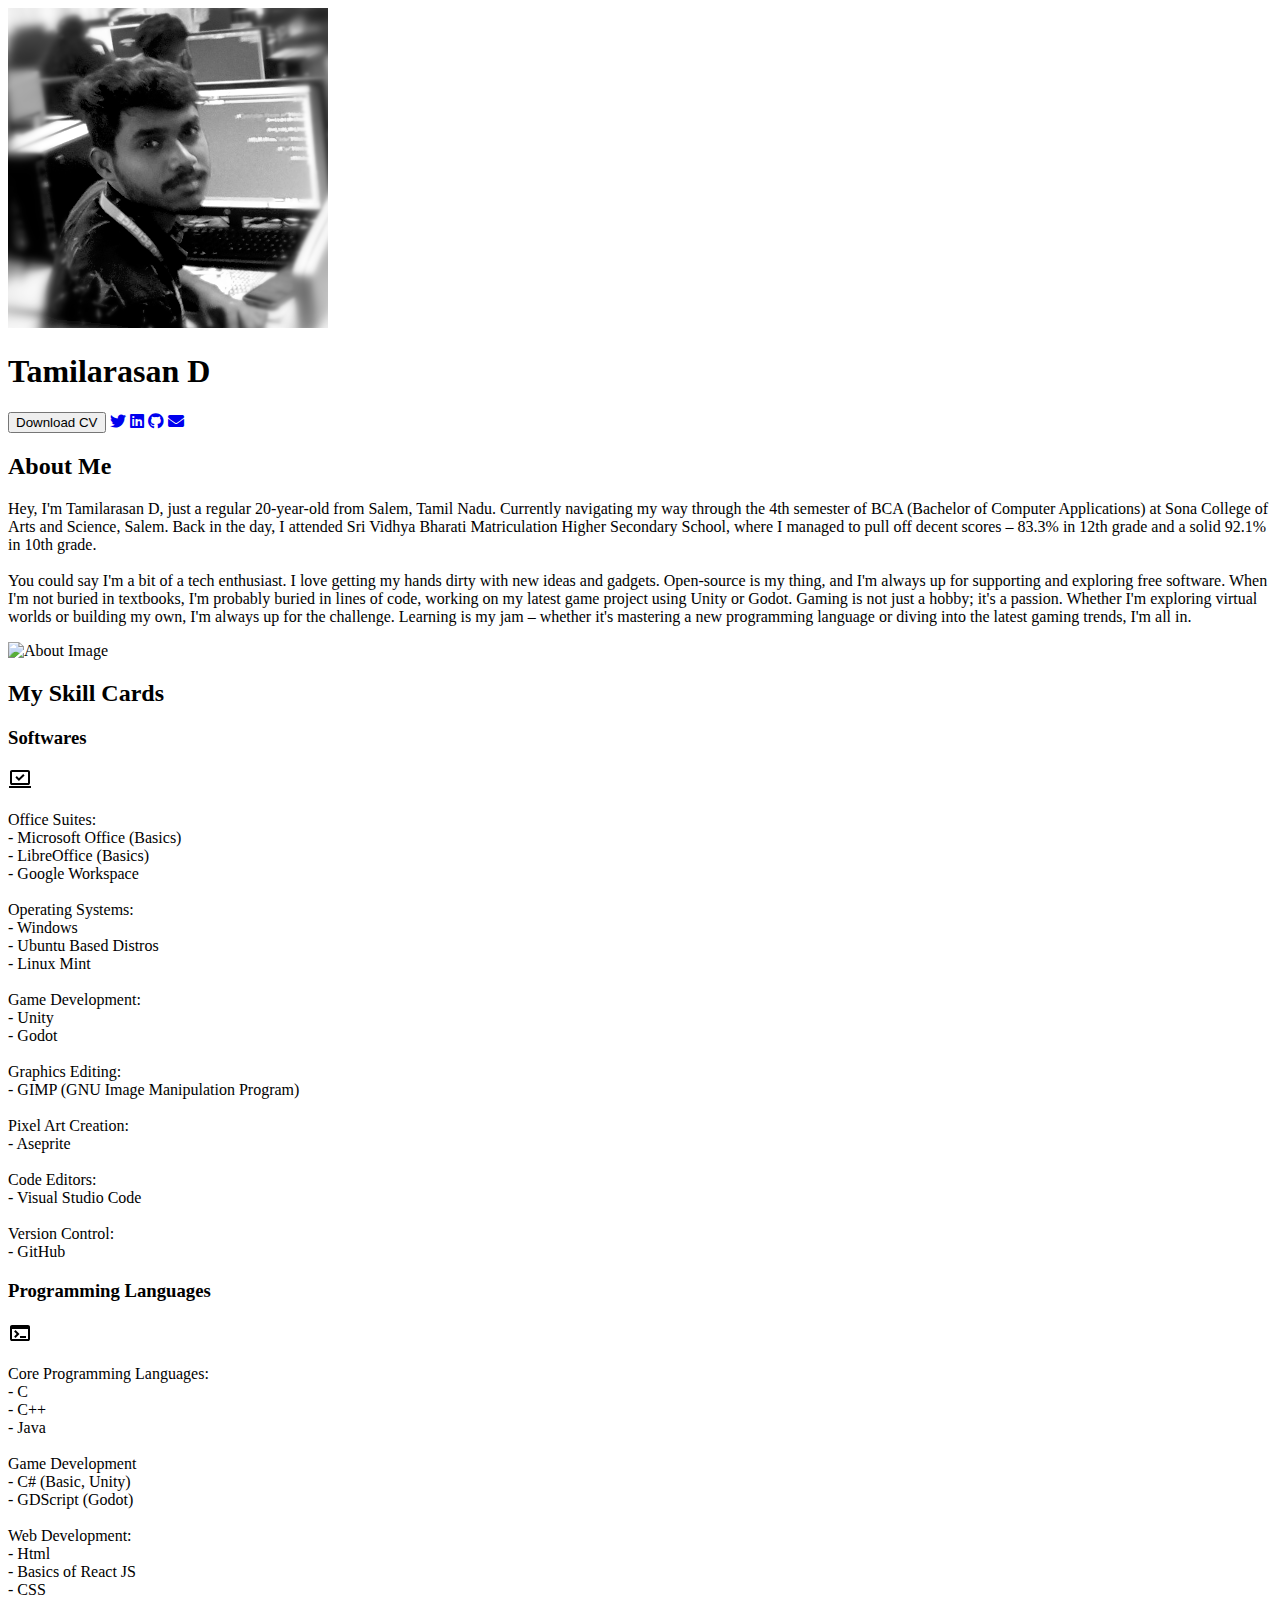
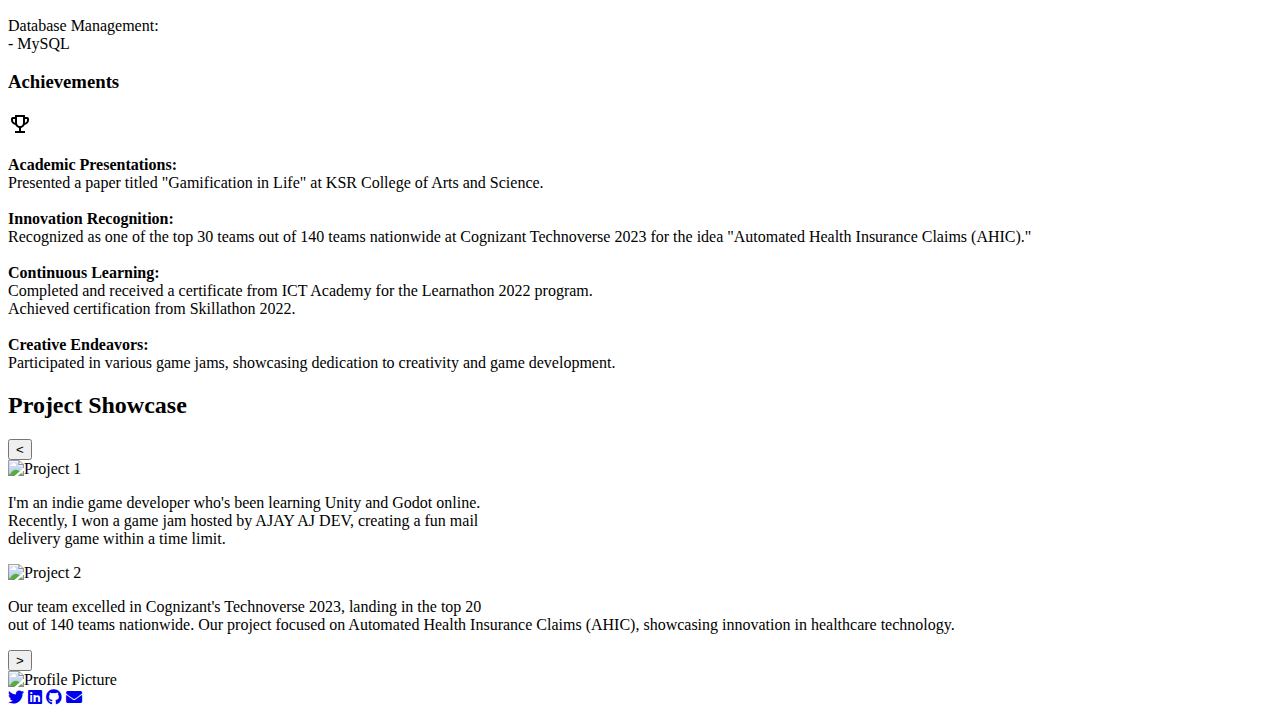
==== home.html @ 8fe1889f "Update home.html" ====
<!DOCTYPE html>
<html lang="en">
<head>
    <meta charset="UTF-8">
    <meta name="viewport" content="width=device-width, initial-scale=1.0">
    <title>Profile</title>
    <link rel="stylesheet" homestyle.css">
    <!-- Include Font Awesome -->
    <link rel="stylesheet" href="https://cdnjs.cloudflare.com/ajax/libs/font-awesome/5.15.4/css/all.min.css">
    <!-- Include Gabarito font -->
    <link rel="preconnect" href="https://fonts.googleapis.com">
    <link rel="preconnect" href="https://fonts.gstatic.com" crossorigin>
    <link href="https://fonts.googleapis.com/css2?family=Gabarito:wght@400..900&display=swap" rel="stylesheet">
</head>
<body>
    <div class="container">
        <img src="images/myprofilepic.png" alt="Profile Picture" class="profile-picture">
        <h1 class="name">Tamilarasan D</h1>
        <div class="icons">
            <button class="containerButton">Download CV</button>
            <a href="https://twitter.com/tamilarasan12D" class="icon" target="_blank" ><i class="fab fa-twitter"></i></a>
            <a href="https://www.linkedin.com/in/tamilarasan-dhanasekaran-382917254?lipi=urn%3Ali%3Apage%3Ad_flagship3_profile_view_base_contact_details%3Brt6wOhN9SXm9Qs96zcic0g%3D%3D" class="icon" target="_blank"><i class="fab fa-linkedin"></i></a>
            <a href="https://github.com/Tamilarasan-12" class="icon" target="_blank"><i class="fab fa-github"></i></a>
            <a href="mailto:tamilarsan082@gmail.com" class="icon" target="_blank" ><i class="fas fa-envelope"></i></a>
           
         </div>
    </div>
    <div class="about-container">
        <h2>About Me</h2>
        <p>Hey, I'm Tamilarasan D, just a regular 20-year-old from Salem, Tamil Nadu. Currently navigating my way through the 4th semester of BCA (Bachelor of Computer Applications) at Sona College of Arts and Science, Salem. Back in the day, I attended Sri Vidhya Bharati Matriculation Higher Secondary School, where I managed to pull off decent scores – 83.3% in 12th grade and a solid 92.1% in 10th grade.<br><br>

            You could say I'm a bit of a tech enthusiast. I love getting my hands dirty with new ideas and gadgets. Open-source is my thing, and I'm always up for supporting and exploring free software. When I'm not buried in textbooks, I'm probably buried in lines of code, working on my latest game project using Unity or Godot. Gaming is not just a hobby; it's a passion. Whether I'm exploring virtual worlds or building my own, I'm always up for the challenge. Learning is my jam – whether it's mastering a new programming language or diving into the latest gaming trends, I'm all in.</p>
        <img src="/home/tamilarasan/WEBSITES - REACT/Html Porfolio/images/aboutimage.png" alt="About Image" class="about-image">
    </div>

    <div class="skill-container">
        <h2>My Skill Cards</h2>
        <div class="skill-category">
            <h3>Softwares</h3>
            <div class="skill-card" onclick="toggleSkillDetails(this)">
                <div class="skill-content">
                    <!-- Replace the image with inline SVG code -->
                    <svg xmlns="http://www.w3.org/2000/svg" height="24" viewBox="0 -960 960 960" width="24"><path d="m437-398 227-226-57-57-170 170-85-85-56 56 141 142ZM40-120v-80h880v80H40Zm120-120q-33 0-56.5-23.5T80-320v-440q0-33 23.5-56.5T160-840h640q33 0 56.5 23.5T880-760v440q0 33-23.5 56.5T800-240H160Zm0-80h640v-440H160v440Zm0 0v-440 440Z"/></svg>
                        <p class="skill-details">
                            Office Suites:<br>
                            - Microsoft Office (Basics)<br>
                            - LibreOffice (Basics)<br>
                            - Google Workspace<br><br>
                            Operating Systems:<br>
                            - Windows<br>
                            - Ubuntu Based Distros<br>
                            - Linux Mint<br><br>
                            Game Development:<br>
                            - Unity<br>
                            - Godot<br><br>
                            Graphics Editing:<br>
                            - GIMP (GNU Image Manipulation Program)<br><br>
                            Pixel Art Creation:<br>
                            - Aseprite<br><br>
                            Code Editors:<br>
                            - Visual Studio Code<br><br>
                            Version Control:<br>
                            - GitHub
                        </p>
                        
                </div>
            </div>
        </div>
        <div class="skill-category">
            <h3>Programming Languages</h3>
            <div class="skill-card" onclick="toggleSkillDetails(this)">
                <div class="skill-content">
                    <!-- Replace the image with inline SVG code -->
                    <svg xmlns="http://www.w3.org/2000/svg" height="24" viewBox="0 -960 960 960" width="24">
                        <path d="M160-160q-33 0-56.5-23.5T80-240v-480q0-33 23.5-56.5T160-800h640q33 0 56.5 23.5T880-720v480q0 33-23.5 56.5T800-160H160Zm0-80h640v-400H160v400Zm140-40-56-56 103-104-104-104 57-56 160 160-160 160Zm180 0v-80h240v80H480Z"/></svg>
                    <p class="skill-details"> 
                        Core Programming Languages: <br>
                        - C<br>
                        - C++<br>
                        - Java<br><br>
                        Game Development<br>
                        - C# (Basic, Unity)<br>
                        - GDScript (Godot)<br><br>
                        Web Development:<br>
                        - Html<br>
                        - Basics of React JS<br>
                        - CSS<br><br>
                        Database Management:<br>
                        - MySQL</p>
                </div>
            </div>
        </div>
        <div class="skill-category">
            <h3>Achievements</h3>
            <div class="skill-card" onclick="toggleSkillDetails(this)">
                <div class="skill-content">
                    <!-- Replace the image with inline SVG code -->
                    <svg xmlns="http://www.w3.org/2000/svg" height="24" viewBox="0 -960 960 960" width="24"><path d="M280-120v-80h160v-124q-49-11-87.5-41.5T296-442q-75-9-125.5-65.5T120-640v-40q0-33 23.5-56.5T200-760h80v-80h400v80h80q33 0 56.5 23.5T840-680v40q0 76-50.5 132.5T664-442q-18 46-56.5 76.5T520-324v124h160v80H280Zm0-408v-152h-80v40q0 38 22 68.5t58 43.5Zm200 128q50 0 85-35t35-85v-240H360v240q0 50 35 85t85 35Zm200-128q36-13 58-43.5t22-68.5v-40h-80v152Zm-200-52Z"/></svg>
                    <p class="skill-details"> <b>Academic Presentations:</b> <br>
                         Presented a paper titled "Gamification in Life" at KSR College of Arts and Science.<br><br>
                        <b>Innovation Recognition:</b><br>
                         Recognized as one of the top 30 teams out of 140 teams nationwide at Cognizant Technoverse 2023 for the idea "Automated Health Insurance Claims (AHIC)."<br><br>
                        <b>Continuous Learning:</b><br>
                         Completed and received a certificate from ICT Academy for the Learnathon 2022 program.<br>
                         Achieved certification from Skillathon 2022.<br><br>
                        <b>Creative Endeavors:</b><br>
                         Participated in various game jams, showcasing dedication to creativity and game development.</p></p>
                </div>
            </div>
        </div>
    </div>

    <div class="showcase-container">
        <h2>Project Showcase</h2>
        <div class="showcase">
            <button class="arrow left-arrow" onclick="changeSlide(-1)">&lt;</button>
            <div class="showcase-slides">
                <div class="showcase-slide">
                    <img src="/home/tamilarasan/WEBSITES - REACT/Html Porfolio/images/gamejam_deliveryboy.png" alt="Project 1">
                    <div class="showcase-text">
                        <p>I'm an indie game developer who's been learning Unity and Godot online.<br> Recently, I won a game jam hosted by AJAY AJ DEV, creating a fun mail <br>delivery game within a time limit.</p>
                    </div>
                </div>
                <div class="showcase-slide">
                    <img src="/home/tamilarasan/WEBSITES - REACT/Html Porfolio/images/technovers.jpg" alt="Project 2">
                    <div class="showcase-text">
                        <p>Our team excelled in Cognizant's Technoverse 2023, landing in the top 20 <br>out of 140 teams nationwide. Our project focused on Automated Health Insurance Claims (AHIC), showcasing innovation in healthcare technology.</p>
                    </div>
                </div>
                <!-- Add more slides as needed -->
            </div>
            <button class="arrow right-arrow" onclick="changeSlide(1)">&gt;</button>
        </div>
    </div>

    <div class="container2">
        <img src="/home/tamilarasan/WEBSITES - REACT/Html Porfolio/images/myprofilepic.png" alt="Profile Picture" class="profile-picture">
        <div class="icons2">
            <a href="https://twitter.com/tamilarasan12D" class="icon" target="_blank" ><i class="fab fa-twitter"></i></a>
            <a href="https://www.linkedin.com/in/tamilarasan-dhanasekaran-382917254?lipi=urn%3Ali%3Apage%3Ad_flagship3_profile_view_base_contact_details%3Brt6wOhN9SXm9Qs96zcic0g%3D%3D" class="icon" target="_blank"><i class="fab fa-linkedin"></i></a>
            <a href="https://github.com/Tamilarasan-12" class="icon" target="_blank"><i class="fab fa-github"></i></a>
            <a href="mailto:tamilarsan082@gmail.com" class="icon" target="_blank" ><i class="fas fa-envelope"></i></a>
           
         </div>
    </div>
    
    

    <script>
        // JavaScript
        document.addEventListener('DOMContentLoaded', function() {
            const profilePicture = document.querySelector('.profile-picture');

            profilePicture.addEventListener('click', function() {
                this.classList.toggle('expanded');
            });
        });

        function toggleSkillDetails(skillCard) {
    var skillDetails = skillCard.querySelector('.skill-details');
    var svgIcon = skillCard.querySelector('svg');

    // Toggle the visibility of the skill details paragraph
    skillDetails.classList.toggle('show');

    // Toggle the visibility of the SVG icon based on the visibility of the skill details paragraph
    if (skillDetails.classList.contains('show')) {
        svgIcon.style.display = 'none'; // Hide the SVG icon
    } else {
        svgIcon.style.display = 'block'; // Show the SVG icon
    }
    if (skillDetails.classList.contains('show')) {
                var skillDetailsHeight = skillDetails.offsetHeight;
                skillCardContainer.style.height = skillDetailsHeight + skillCardContent.offsetTop + 'px';
            } else {
                skillCardContainer.style.height = 'auto';
            }
    }


    let currentIndex = 0;
const slides = document.querySelectorAll('.showcase-slide');

function changeSlide(direction) {
    const numSlides = slides.length;
    currentIndex = (currentIndex + direction + numSlides) % numSlides;
    const offset = -currentIndex * 100;
    document.querySelector('.showcase-slides').style.transform = `translateX(${offset}%)`;
}



    


      


    </script>


</body>
</html>
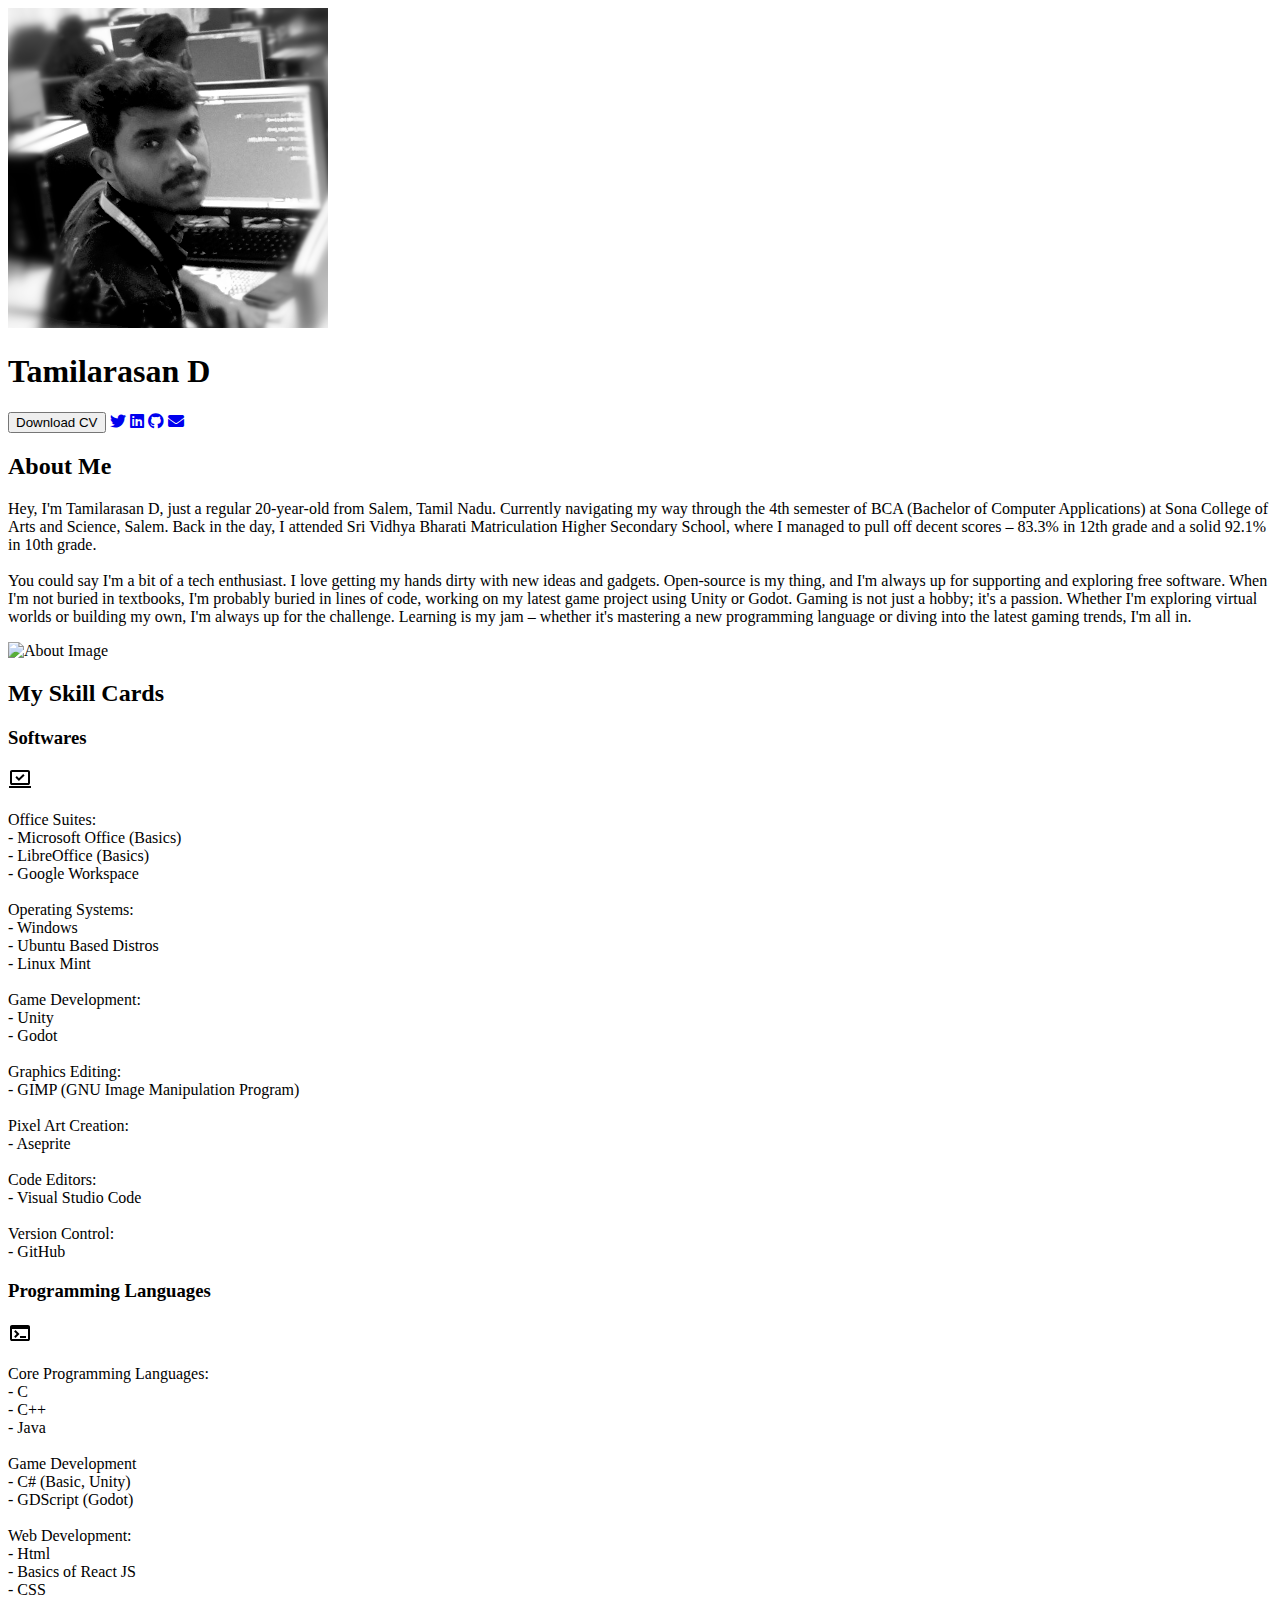
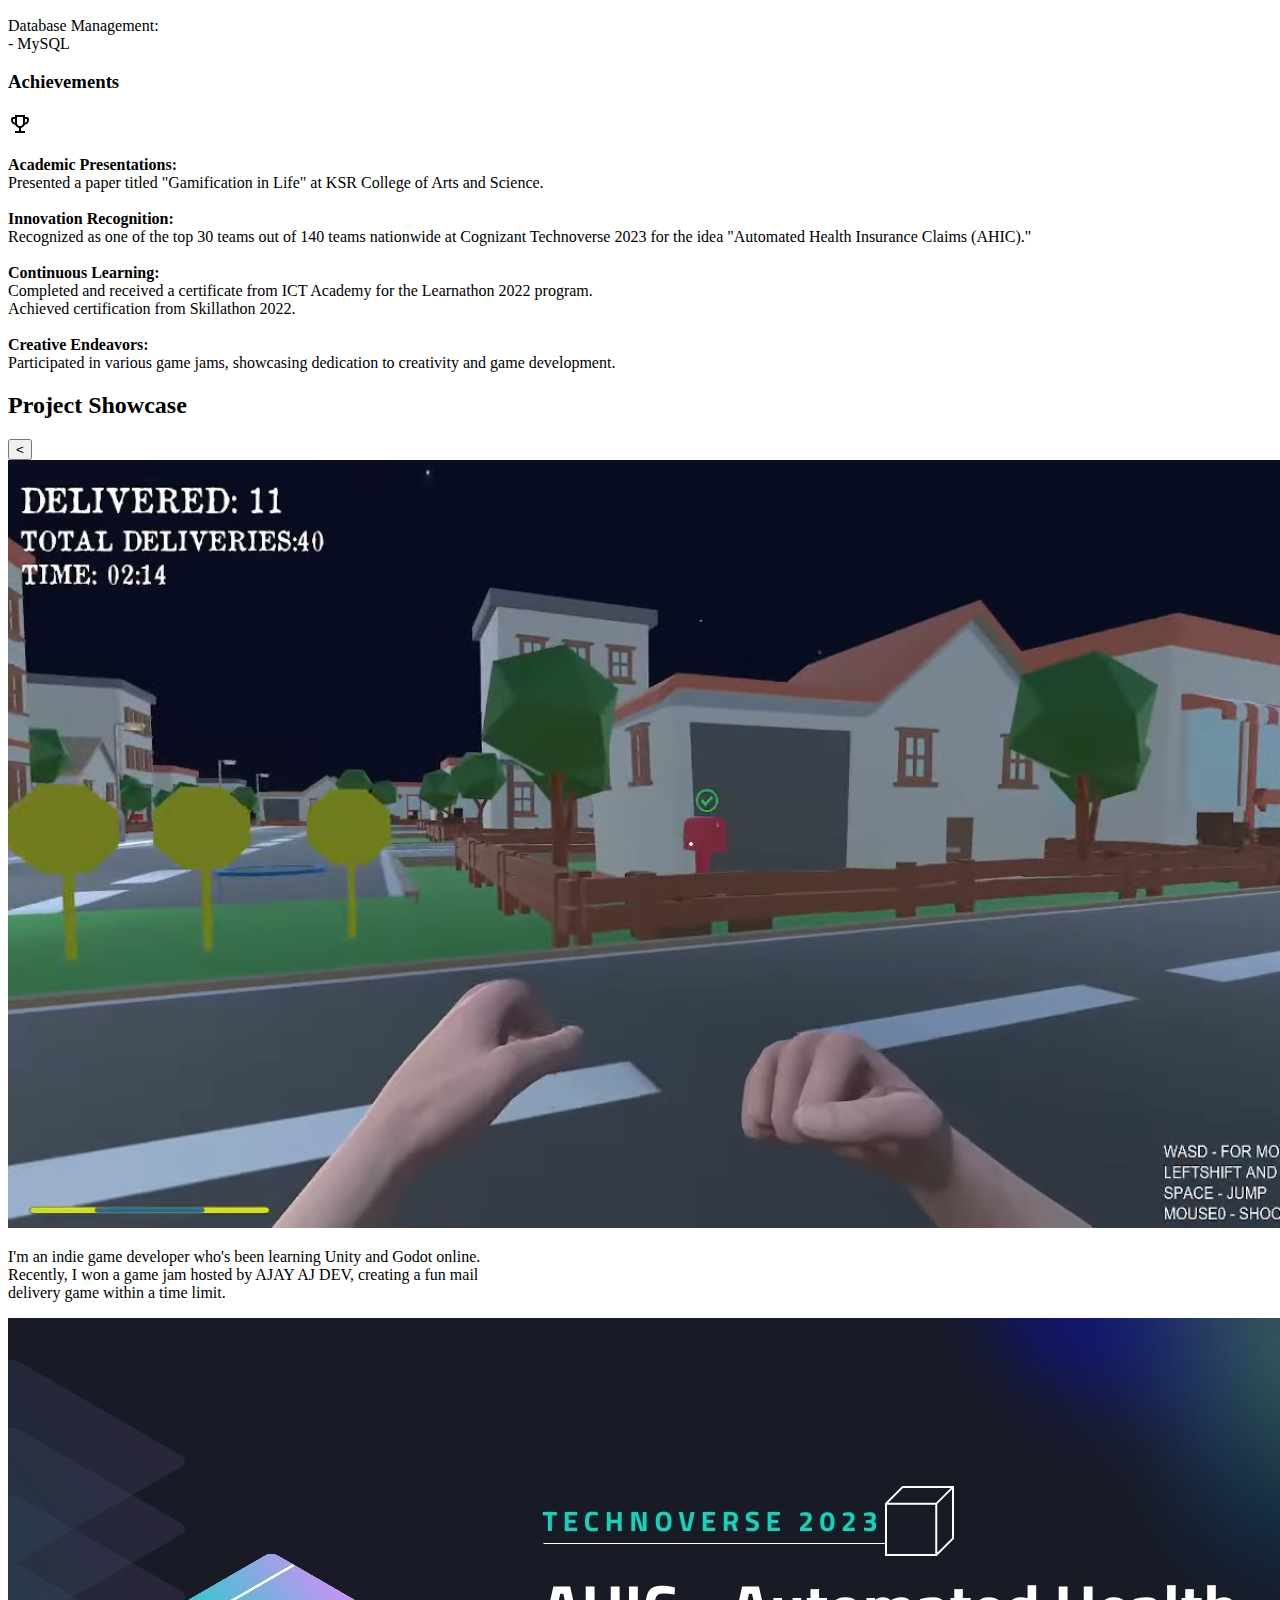
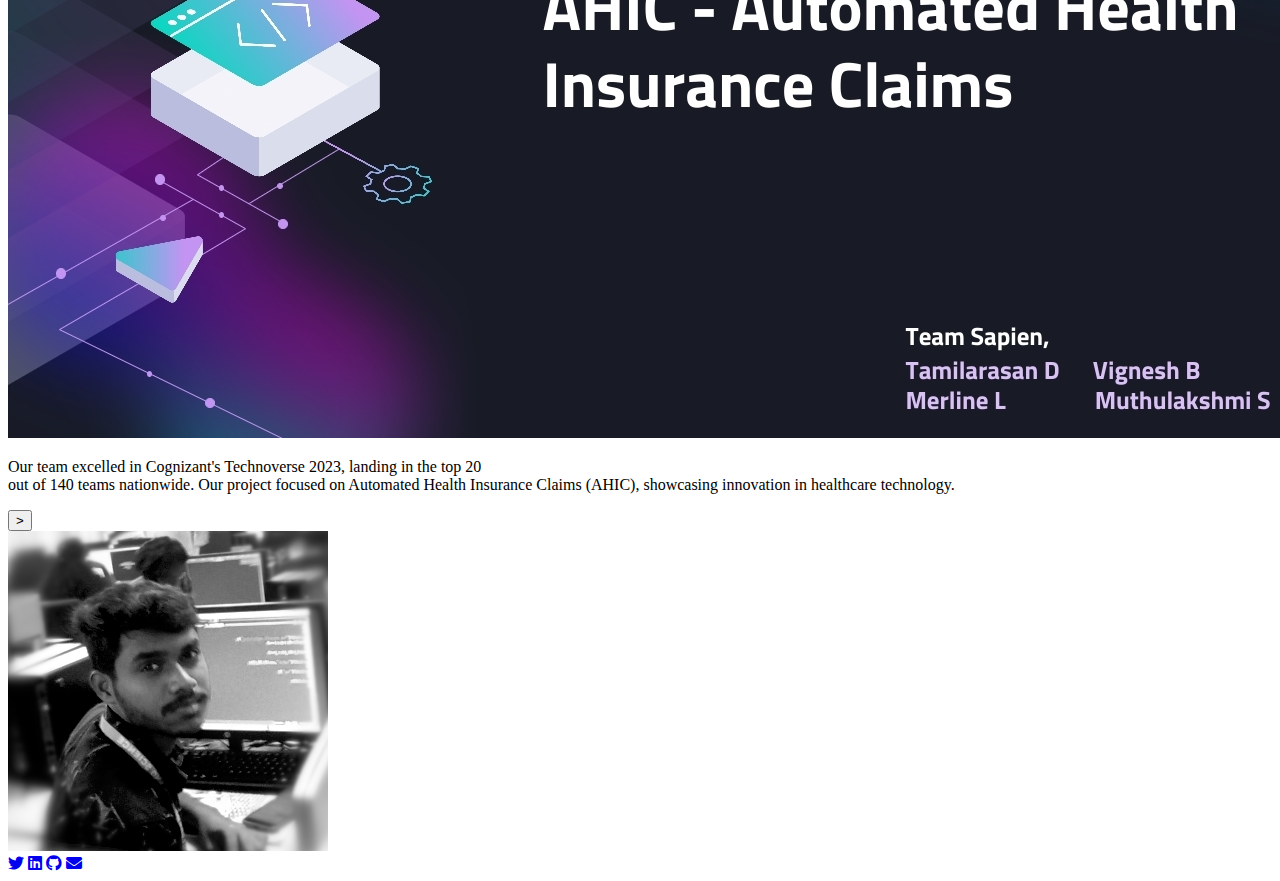
==== commit 4a58f8a3: "Update home.html" ====
--- a/home.html
+++ b/home.html
@@ -30,7 +30,7 @@
         <p>Hey, I'm Tamilarasan D, just a regular 20-year-old from Salem, Tamil Nadu. Currently navigating my way through the 4th semester of BCA (Bachelor of Computer Applications) at Sona College of Arts and Science, Salem. Back in the day, I attended Sri Vidhya Bharati Matriculation Higher Secondary School, where I managed to pull off decent scores – 83.3% in 12th grade and a solid 92.1% in 10th grade.<br><br>
 
             You could say I'm a bit of a tech enthusiast. I love getting my hands dirty with new ideas and gadgets. Open-source is my thing, and I'm always up for supporting and exploring free software. When I'm not buried in textbooks, I'm probably buried in lines of code, working on my latest game project using Unity or Godot. Gaming is not just a hobby; it's a passion. Whether I'm exploring virtual worlds or building my own, I'm always up for the challenge. Learning is my jam – whether it's mastering a new programming language or diving into the latest gaming trends, I'm all in.</p>
-        <img src="/home/tamilarasan/WEBSITES - REACT/Html Porfolio/images/aboutimage.png" alt="About Image" class="about-image">
+        <img src="images/aboutimage.png" alt="About Image" class="about-image">
     </div>
 
     <div class="skill-container">
@@ -116,13 +116,13 @@
             <button class="arrow left-arrow" onclick="changeSlide(-1)">&lt;</button>
             <div class="showcase-slides">
                 <div class="showcase-slide">
-                    <img src="/home/tamilarasan/WEBSITES - REACT/Html Porfolio/images/gamejam_deliveryboy.png" alt="Project 1">
+                    <img src="images/gamejam_deliveryboy.png" alt="Project 1">
                     <div class="showcase-text">
                         <p>I'm an indie game developer who's been learning Unity and Godot online.<br> Recently, I won a game jam hosted by AJAY AJ DEV, creating a fun mail <br>delivery game within a time limit.</p>
                     </div>
                 </div>
                 <div class="showcase-slide">
-                    <img src="/home/tamilarasan/WEBSITES - REACT/Html Porfolio/images/technovers.jpg" alt="Project 2">
+                    <img src="images/technovers.jpg" alt="Project 2">
                     <div class="showcase-text">
                         <p>Our team excelled in Cognizant's Technoverse 2023, landing in the top 20 <br>out of 140 teams nationwide. Our project focused on Automated Health Insurance Claims (AHIC), showcasing innovation in healthcare technology.</p>
                     </div>
@@ -134,7 +134,7 @@
     </div>
 
     <div class="container2">
-        <img src="/home/tamilarasan/WEBSITES - REACT/Html Porfolio/images/myprofilepic.png" alt="Profile Picture" class="profile-picture">
+        <img src="images/myprofilepic.png" alt="Profile Picture" class="profile-picture">
         <div class="icons2">
             <a href="https://twitter.com/tamilarasan12D" class="icon" target="_blank" ><i class="fab fa-twitter"></i></a>
             <a href="https://www.linkedin.com/in/tamilarasan-dhanasekaran-382917254?lipi=urn%3Ali%3Apage%3Ad_flagship3_profile_view_base_contact_details%3Brt6wOhN9SXm9Qs96zcic0g%3D%3D" class="icon" target="_blank"><i class="fab fa-linkedin"></i></a>
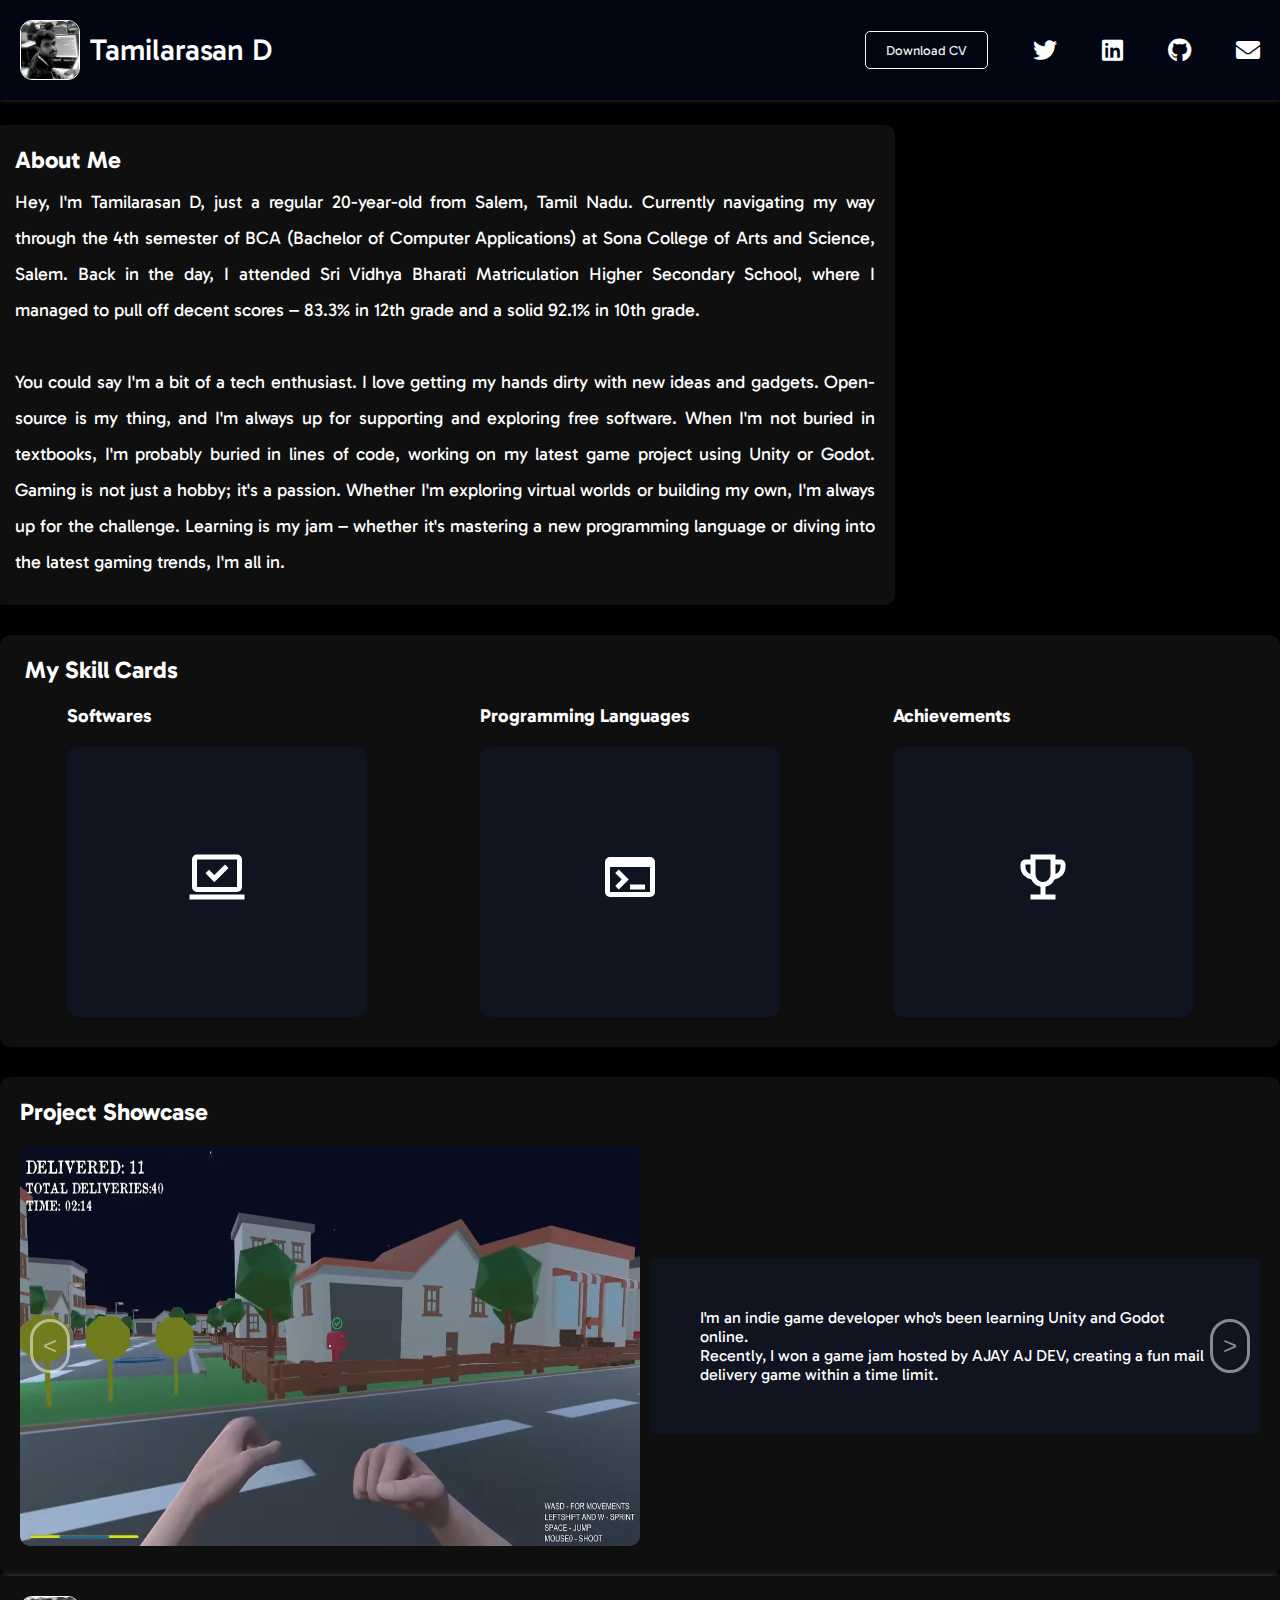
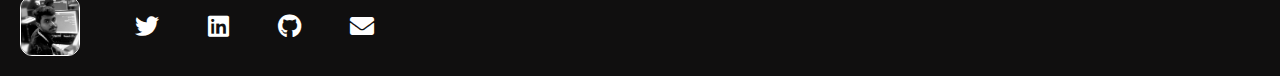
==== commit 6fc1c70d: "Update home.html" ====
--- a/home.html
+++ b/home.html
@@ -4,7 +4,7 @@
     <meta charset="UTF-8">
     <meta name="viewport" content="width=device-width, initial-scale=1.0">
     <title>Profile</title>
-    <link rel="stylesheet" homestyle.css">
+    <link rel="stylesheet" href= "homestyle.css">
     <!-- Include Font Awesome -->
     <link rel="stylesheet" href="https://cdnjs.cloudflare.com/ajax/libs/font-awesome/5.15.4/css/all.min.css">
     <!-- Include Gabarito font -->
--- a/homestyle.css
+++ b/homestyle.css
@@ -0,0 +1,390 @@
+/* Reset CSS */
+* {
+    margin: 0;
+    padding: 0;
+    box-sizing: border-box;
+}
+
+/* Body Styles */
+body {
+    font-family: "Gabarito", sans-serif;
+    background-color: #000000;
+    color: #fff;
+    overflow: hidden;
+    overflow-y: auto;
+    scrollbar-width: thin;
+    scrollbar-color: rgba(100, 102, 104, 0.5);
+}
+
+
+
+/* SCROLLBAR STYLES */
+
+body::-webkit-scrollbar {
+    width: 8px; /* Width of the scrollbar */
+}
+
+body::-webkit-scrollbar-track {
+    background: rgba(153, 143, 143, 0.1); /* Track color */
+}
+
+body::-webkit-scrollbar-thumb {
+    background-color: rgba(153, 143, 143, 0.1); /* Thumb color */
+    border-radius: 5px; /* Rounded corners */
+}
+
+body::-webkit-scrollbar-thumb:hover {
+    background-color: rgba(100, 102, 104, 0.5); /* Thumb color on hover */
+}
+
+
+
+/* CONTAINER STYLES rgba(153, 143, 143, 0.1);*/
+
+.container {
+    position: relative;
+    display: flex;
+    flex-direction: row;
+    align-items: center;
+    padding: 20px;
+    background-color: rgba(21, 59, 184, 0.1);
+    box-shadow: 0px 0px 5px rgba(117, 114, 114, 0.562);
+    animation: slideFromTop 1s ease forwards;
+}
+
+@keyframes slideFromTop {
+    from {
+        transform: translateY(-100%);
+    }
+    to {
+        transform: translateY(0);
+    }
+}
+
+@keyframes slideFromBottom{
+    from {
+        transform: translateY(100%);
+    }
+    to {
+        transform: translateY(0);
+    }
+}
+
+/* Profile Picture Styles */
+
+.profile-picture {
+    width: 60px;
+    height: 60px;
+    border-radius: 20%;
+    border: 1px solid #fff;
+    margin-right: 10px;
+    transition: width 0.3s, height 0.3s;
+}
+
+.profile-picture.expanded {
+    width: 100px;
+    height: 100px;
+}
+
+/* Name Styles */
+
+.name {
+    font-size: 30px;
+    font-weight: 500;
+    font-family: "Gabarito";
+    margin-right: auto;
+}
+
+/* Icons Styles */
+
+.icons {
+    position: absolute;
+    right: 20px;
+    top: 50%;
+    transform: translateY(-50%);
+    display: flex;
+    align-items: center;
+}
+
+.icon {
+    color: #fff;
+    font-size: 24px;
+    margin-left: 45px;
+    text-decoration: none;
+}
+
+.icon:hover {
+    color: #7e8085;
+}
+
+.containerButton {
+    display: inline-block;
+    font-family: "Gabarito";
+    padding: 10px 20px; /* Increase padding */
+    background-color: transparent; /* Set background color to transparent */
+    color: #f8f8f8f3;
+    text-decoration: none;
+    border: 1px solid #f7faff; /* Add border */
+    border-radius: 5px; /* Rounded border */
+    transition: background-color 0.3s, color 0.3s, transform 0.2s, border-color 0.3s; /* Smooth transitions */
+}
+
+.containerButton:hover {
+    background-color: #7e8085; /* Darker background color on hover */
+    border-color: #7e8085; /* Darker border color on hover */
+    cursor: pointer; /* Change cursor to pointer on hover */
+}
+
+
+/*ABOUT CONTAINER*/
+
+.about-container {
+    position: relative;
+    padding: 20px;
+    padding-left: 20px;
+    margin-top: 25px;
+    margin-left: -5px;
+    background-color: rgba(153, 143, 143, 0.1);
+    border-radius: 10px;
+    height: 480px;
+    width: 900px;
+    animation: slideFromLeft 1s ease forwards;
+}
+
+@keyframes slideFromLeft {
+    from {
+        transform: translateX(-100%);
+    }
+    to {
+        transform: translateX(0);
+    }
+}
+
+
+.about-container h2 {
+    color: #fff;
+    font-size: 24px;
+    margin-bottom: 10px;
+}
+
+.about-container p {
+    color: #fff;
+    font-size: 18px;
+    text-align: justify;
+    line-height: 2;
+}
+
+.about-image {
+    position: absolute;
+    top: 5%;
+    right: -2000px;
+    transform: translateY(-10%);
+    width: 400px;
+    height: 450px;
+    animation: slideFromRight 1s ease forwards, floatAnimation 5s infinite ease-in-out alternate;
+}
+
+@keyframes slideFromRight {
+    from {
+        right: -2000px;
+    }
+    to {
+        right: -440px;
+    }
+}
+
+@keyframes floatAnimation {
+    0% {
+        transform: translateY(0);
+    }
+    50% {
+        transform: translateY(-10px);
+    }
+    100% {
+        transform: translateY(0);
+    }
+}
+
+
+
+/*SKILL CONTAINER*/
+
+.skill-container {
+    position: relative;
+    padding: 20px;
+    padding-bottom: 30px;
+    margin-top: 30px;
+    background-color: rgba(153, 143, 143, 0.1);
+    border-radius: 10px;
+    width: 100%; /* Full width */
+    display: flex; /* Display children horizontally */
+    flex-wrap: wrap; /* Allow wrapping of skill cards */
+    justify-content: space-around; /* Evenly space skill cards */
+    animation: slideFromLeft 1s ease forwards;
+}
+
+.skill-container h2 {
+    color: #fff;
+    font-size: 24px;
+    margin-bottom: 20px; /* Increase margin-bottom for space below the heading */
+    margin-left: 5px; /* Adjust margin to move the heading to the left */
+    width: 100%; /* Make the heading take full width */
+}
+
+.skill-card {
+    background-color: rgba(21, 59, 184, 0.1); /* Background color */
+    padding: 10px; /* Padding around the content */
+    padding-bottom: 100px;
+    padding-top: 50px;
+    border-radius: 10px; /* Rounded corners */
+    box-shadow: 0px 0px 10px rgba(0, 0, 0, 0.1); /* Box shadow for depth */
+    margin-top: 20px; /* Spacing between skill cards */
+    margin-right: 20px; /* Add margin to the right for space between cards */
+    width: calc(50% - 10px); /* Adjust width to fit three cards in a row with spacing */
+    width: 300px; /* Maximum width of the card */
+    height: auto; /* Initial height of the skill card */
+    display: flex;
+    align-items: center;
+    justify-content: center;
+    flex-direction: column; /* Align content vertically */
+    transition: all 1s ease; /* Transition effect */
+    cursor: pointer; /* Change cursor to pointer */
+}
+
+.skill-card:hover {
+    transform: scale(1.05);
+    background-color: rgba(153, 143, 143, 0.1);
+}
+
+.skill-content {
+    display: flex;
+    flex-direction: column;
+    align-items: center;
+    justify-content: center;
+    text-align: center;
+}
+.skill-card svg {
+    fill: #ffffff; /* Color for the SVG icon */
+    width: 60px; /* Adjust SVG width */
+    height: 60px; /* Adjust SVG height */
+    margin-bottom: 10px;
+    margin-top: 50px;
+    align-items: center; /* Spacing below the SVG */
+}
+
+
+.skill-card p {
+    color: #ffffff; /* Text color */
+    font-size: 18px; /* Font size */
+    line-height: 1.5; /* Line height for readability */
+    text-align:left;
+}
+.skill-details {
+    display: none;
+   
+}
+
+/*  skill card details  */
+
+.skill-details.show {
+    display: block;
+}
+
+
+/*SLIDES CONTAINER*/
+
+.showcase-container {
+    position: relative;
+    padding: 20px;
+    padding-bottom: 30px;
+    margin-top: 30px;
+    background-color: rgba(153, 143, 143, 0.1);
+    border-radius: 10px;
+    animation: slideFromLeft 1s ease forwards;
+}
+
+.showcase-container h2 {
+    color: #fff;
+    font-size: 24px;
+    margin-bottom: 20px;
+}
+
+.showcase {
+    position: relative;
+    overflow: hidden;
+}
+
+.arrow {
+    position: absolute;
+    top: 50%;
+    transform: translateY(-50%);
+    background: transparent;
+    border: none;
+    color: #ffffff80;
+    font-size: 24px;
+    cursor: pointer;
+    z-index: 1;
+}
+
+.left-arrow {
+    left: 10px;
+    padding: 10px;
+    border-style: solid;
+    border-radius: 100px;
+}
+.left-arrow :hover{
+    color: #fff;
+}
+
+.right-arrow {
+    right: 10px;
+    padding: 10px;
+    border-style: solid;
+    border-radius: 100px;
+   
+}
+
+
+.showcase-slides {
+    display: flex;
+    transition: transform 0.5s ease;
+}
+
+.showcase-slide {
+    width: 100%; /* One slide visible at a time */
+    flex: 0 0 auto;
+    display: flex;
+    align-items: center;
+    justify-content: space-between;
+}
+
+.showcase-slide img {
+    width: 50%; /* Make images responsive */
+    max-width: 100%; /* Ensure images don't exceed container width */
+    height: 400px;
+    border-radius: 10px;
+    
+}
+
+.showcase-text {
+    width: 50%; /* Set width for the text */
+    padding: 50px;
+    background-color: rgba(21, 59, 184, 0.1);
+    border-radius: 5px;
+    color: #fff;
+    margin-left: 10px; /* Adjust margin */
+}
+
+
+/*END CONTAINER*/
+
+.container2 {
+    position: relative;
+    display: flex;
+    flex-direction: row;
+    align-items: center;
+    padding: 20px;
+    background-color: rgba(153, 143, 143, 0.1);
+    box-shadow: 0px 0px 5px rgba(117, 114, 114, 0.562);
+    animation: slideFromBottom 1s ease forwards;
+}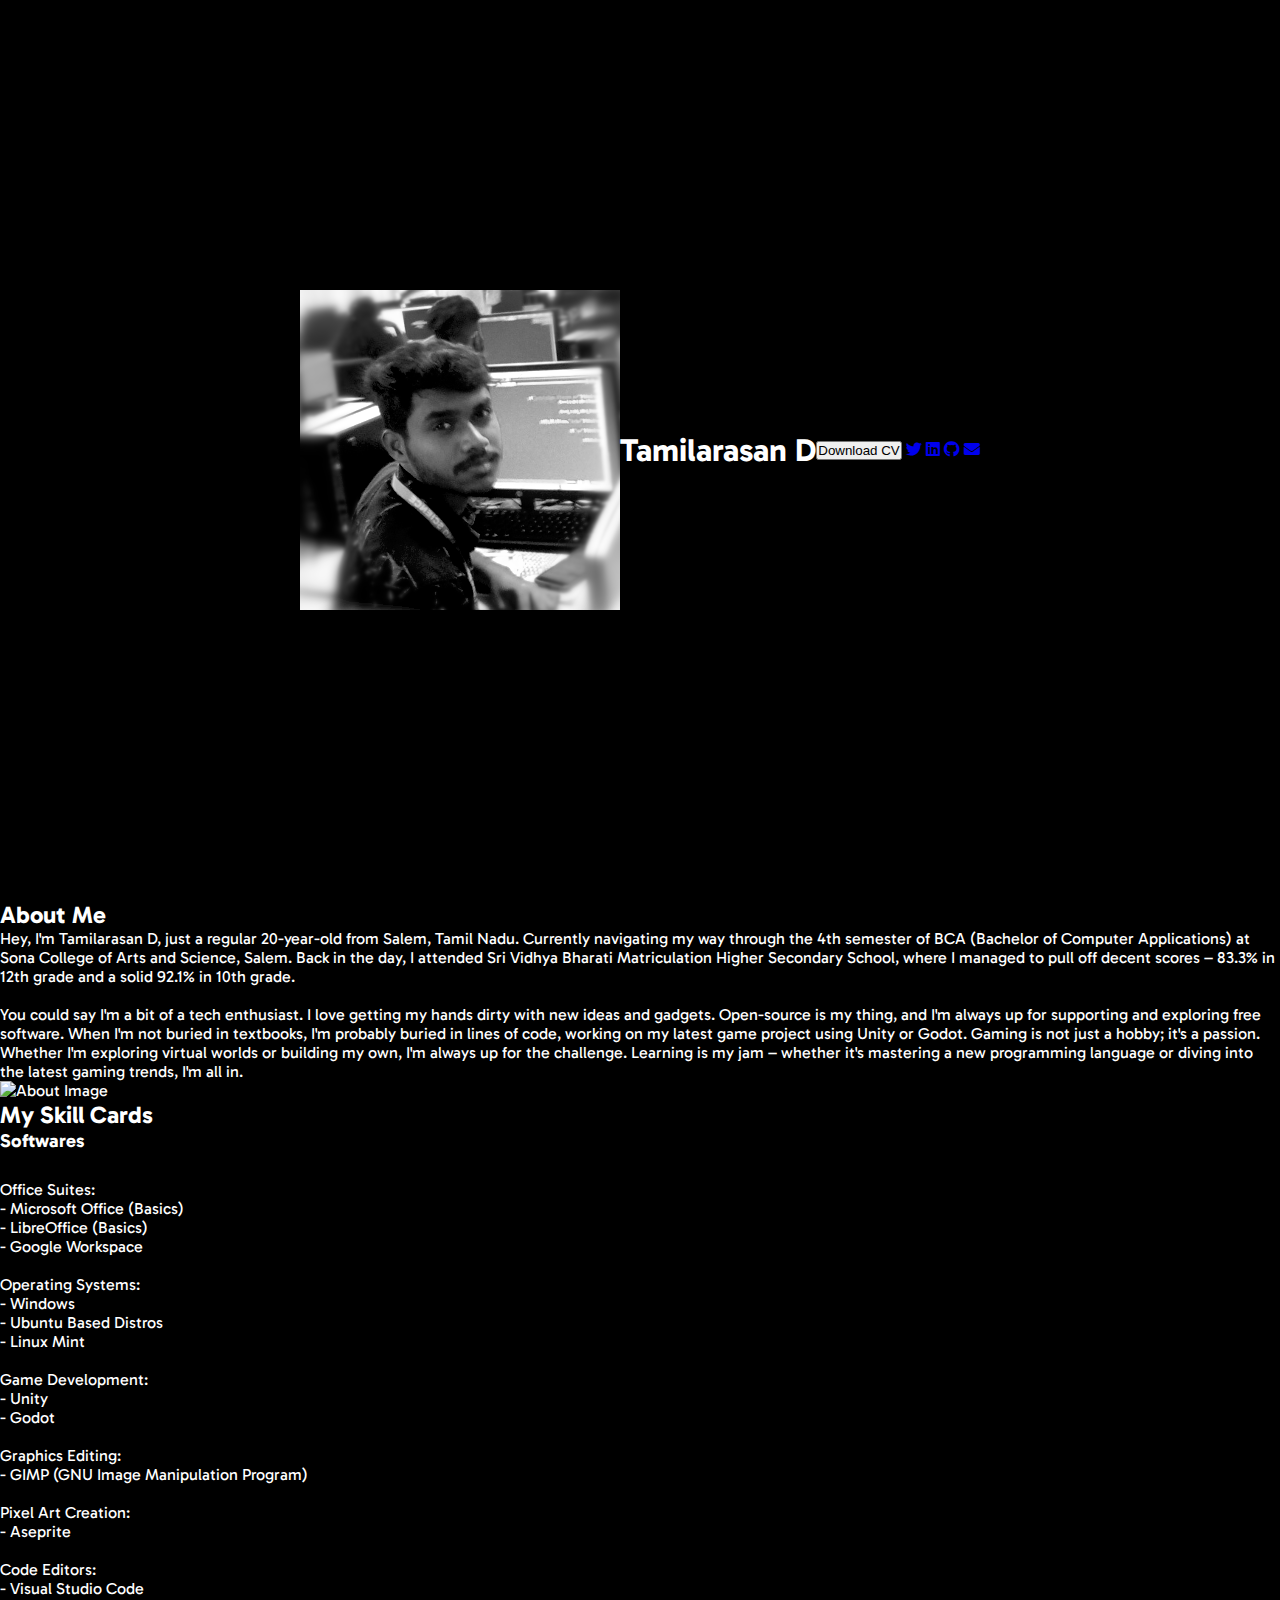
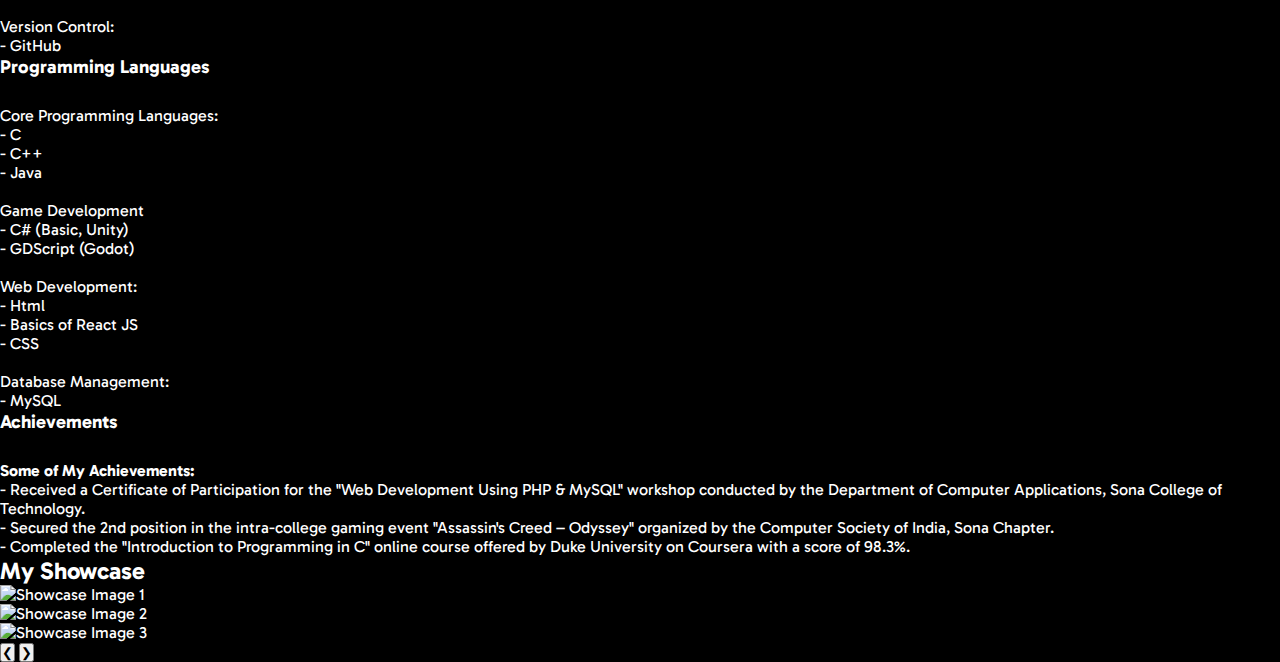
==== commit 040dbc8a: "Update home.html" ====
--- a/home.html
+++ b/home.html
@@ -4,7 +4,7 @@
     <meta charset="UTF-8">
     <meta name="viewport" content="width=device-width, initial-scale=1.0">
     <title>Profile</title>
-    <link rel="stylesheet" href= "homestyle.css">
+    <link rel="stylesheet" href="styles.css">
     <!-- Include Font Awesome -->
     <link rel="stylesheet" href="https://cdnjs.cloudflare.com/ajax/libs/font-awesome/5.15.4/css/all.min.css">
     <!-- Include Gabarito font -->
@@ -14,17 +14,17 @@
 </head>
 <body>
     <div class="container">
-        <img src="images/myprofilepic.png" alt="Profile Picture" class="profile-picture">
+        <img class="profile-picture" src="images/myprofilepic.png" alt="Profile Picture">
         <h1 class="name">Tamilarasan D</h1>
         <div class="icons">
             <button class="containerButton">Download CV</button>
-            <a href="https://twitter.com/tamilarasan12D" class="icon" target="_blank" ><i class="fab fa-twitter"></i></a>
+            <a href="https://twitter.com/tamilarasan12D" class="icon" target="_blank"><i class="fab fa-twitter"></i></a>
             <a href="https://www.linkedin.com/in/tamilarasan-dhanasekaran-382917254?lipi=urn%3Ali%3Apage%3Ad_flagship3_profile_view_base_contact_details%3Brt6wOhN9SXm9Qs96zcic0g%3D%3D" class="icon" target="_blank"><i class="fab fa-linkedin"></i></a>
             <a href="https://github.com/Tamilarasan-12" class="icon" target="_blank"><i class="fab fa-github"></i></a>
-            <a href="mailto:tamilarsan082@gmail.com" class="icon" target="_blank" ><i class="fas fa-envelope"></i></a>
-           
-         </div>
+            <a href="mailto:tamilarsan082@gmail.com" class="icon" target="_blank"><i class="fas fa-envelope"></i></a>
+        </div>
     </div>
+
     <div class="about-container">
         <h2>About Me</h2>
         <p>Hey, I'm Tamilarasan D, just a regular 20-year-old from Salem, Tamil Nadu. Currently navigating my way through the 4th semester of BCA (Bachelor of Computer Applications) at Sona College of Arts and Science, Salem. Back in the day, I attended Sri Vidhya Bharati Matriculation Higher Secondary School, where I managed to pull off decent scores – 83.3% in 12th grade and a solid 92.1% in 10th grade.<br><br>
@@ -95,56 +95,36 @@
             <div class="skill-card" onclick="toggleSkillDetails(this)">
                 <div class="skill-content">
                     <!-- Replace the image with inline SVG code -->
-                    <svg xmlns="http://www.w3.org/2000/svg" height="24" viewBox="0 -960 960 960" width="24"><path d="M280-120v-80h160v-124q-49-11-87.5-41.5T296-442q-75-9-125.5-65.5T120-640v-40q0-33 23.5-56.5T200-760h80v-80h400v80h80q33 0 56.5 23.5T840-680v40q0 76-50.5 132.5T664-442q-18 46-56.5 76.5T520-324v124h160v80H280Zm0-408v-152h-80v40q0 38 22 68.5t58 43.5Zm200 128q50 0 85-35t35-85v-240H360v240q0 50 35 85t85 35Zm200-128q36-13 58-43.5t22-68.5v-40h-80v152Zm-200-52Z"/></svg>
-                    <p class="skill-details"> <b>Academic Presentations:</b> <br>
-                         Presented a paper titled "Gamification in Life" at KSR College of Arts and Science.<br><br>
-                        <b>Innovation Recognition:</b><br>
-                         Recognized as one of the top 30 teams out of 140 teams nationwide at Cognizant Technoverse 2023 for the idea "Automated Health Insurance Claims (AHIC)."<br><br>
-                        <b>Continuous Learning:</b><br>
-                         Completed and received a certificate from ICT Academy for the Learnathon 2022 program.<br>
-                         Achieved certification from Skillathon 2022.<br><br>
-                        <b>Creative Endeavors:</b><br>
-                         Participated in various game jams, showcasing dedication to creativity and game development.</p></p>
+                    <svg xmlns="http://www.w3.org/2000/svg" height="24" viewBox="0 -960 960 960" width="24"><path d="M840-160q-33 0-56.5-23.5T760-240v-480q0-33 23.5-56.5T840-800h80q33 0 56.5 23.5T1000-720v480q0 33-23.5 56.5T920-160H840Zm-720-80h640v-400H120v400Zm240-280-104-104 57-56 160 160-160 160 104 104 56-56-160-160Zm160 0v-80h240v80H560Z"/></svg>
+                    <p class="skill-details">
+                        <strong>Some of My Achievements:</strong><br>
+                        - Received a Certificate of Participation for the "Web Development Using PHP & MySQL" workshop conducted by the Department of Computer Applications, Sona College of Technology.<br>
+                        - Secured the 2nd position in the intra-college gaming event "Assassin's Creed – Odyssey" organized by the Computer Society of India, Sona Chapter.<br>
+                        - Completed the "Introduction to Programming in C" online course offered by Duke University on Coursera with a score of 98.3%.</p>
                 </div>
             </div>
         </div>
     </div>
 
     <div class="showcase-container">
-        <h2>Project Showcase</h2>
+        <h2>My Showcase</h2>
         <div class="showcase">
-            <button class="arrow left-arrow" onclick="changeSlide(-1)">&lt;</button>
             <div class="showcase-slides">
                 <div class="showcase-slide">
-                    <img src="images/gamejam_deliveryboy.png" alt="Project 1">
-                    <div class="showcase-text">
-                        <p>I'm an indie game developer who's been learning Unity and Godot online.<br> Recently, I won a game jam hosted by AJAY AJ DEV, creating a fun mail <br>delivery game within a time limit.</p>
-                    </div>
+                    <img class="showcase-image" src="images/showcase1.jpg" alt="Showcase Image 1">
                 </div>
                 <div class="showcase-slide">
-                    <img src="images/technovers.jpg" alt="Project 2">
-                    <div class="showcase-text">
-                        <p>Our team excelled in Cognizant's Technoverse 2023, landing in the top 20 <br>out of 140 teams nationwide. Our project focused on Automated Health Insurance Claims (AHIC), showcasing innovation in healthcare technology.</p>
-                    </div>
+                    <img class="showcase-image" src="images/showcase2.jpg" alt="Showcase Image 2">
                 </div>
-                <!-- Add more slides as needed -->
+                <div class="showcase-slide">
+                    <img class="showcase-image" src="images/showcase3.jpg" alt="Showcase Image 3">
+                </div>
             </div>
-            <button class="arrow right-arrow" onclick="changeSlide(1)">&gt;</button>
+            <button class="arrow left-arrow">&#10094;</button>
+            <button class="arrow right-arrow">&#10095;</button>
         </div>
     </div>
 
-    <div class="container2">
-        <img src="images/myprofilepic.png" alt="Profile Picture" class="profile-picture">
-        <div class="icons2">
-            <a href="https://twitter.com/tamilarasan12D" class="icon" target="_blank" ><i class="fab fa-twitter"></i></a>
-            <a href="https://www.linkedin.com/in/tamilarasan-dhanasekaran-382917254?lipi=urn%3Ali%3Apage%3Ad_flagship3_profile_view_base_contact_details%3Brt6wOhN9SXm9Qs96zcic0g%3D%3D" class="icon" target="_blank"><i class="fab fa-linkedin"></i></a>
-            <a href="https://github.com/Tamilarasan-12" class="icon" target="_blank"><i class="fab fa-github"></i></a>
-            <a href="mailto:tamilarsan082@gmail.com" class="icon" target="_blank" ><i class="fas fa-envelope"></i></a>
-           
-         </div>
-    </div>
-    
-    
 
     <script>
         // JavaScript
--- a/styles.css
+++ b/styles.css
@@ -0,0 +1,92 @@
+/* Reset CSS */
+* {
+    margin: 0;
+    padding: 0;
+    box-sizing: border-box;
+}
+
+/* Body Styles */
+body {
+    font-family: "Gabarito", sans-serif; /* Apply Gabarito font to all text */
+    background-color: #000000; /* Dark background color */
+    color: #fff; /* White text color */
+}
+
+/* Container Styles */
+.container {
+    display: flex;
+    justify-content: center; /* Center horizontally */
+    align-items: center; /* Center vertically */
+    height: 100vh;
+}
+
+/* Profile Section Styles */
+.profile-section {
+    display: flex; /* Use flexbox for layout */
+    align-items: center; /* Center vertically */
+    opacity: 0; /* Initially hide profile section */
+    transform: translateY(-100%); /* Initially move profile section above the viewport */
+    transition: opacity 2s ease, transform 2s ease; /* Add transition for opacity and transform */
+   
+}
+
+.container.loaded .profile-section {
+    opacity: 1; /* Show profile section */
+    transform: translateY(0); /* Move profile section to its original position */
+}
+
+.profile-section img {
+    width: 150px;
+    height: 150px;
+    border-radius: 20%;
+    border: 2px solid #fff; /* Add border */
+    margin-right: 20px; /* Add some margin to the right of the profile picture */
+}
+
+.profile-info {
+    text-align: left; /* Align profile info content to left */
+}
+
+.profile-info h1 {
+    font-size: 30px;
+    margin-top: -9px; /* Move name somewhat up */
+    font-family: "Gabarito"; /* Apply Gabarito font to headings */
+}
+
+.social-icons {
+    margin-top: 10px; /* Add margin between name and social icons */
+}
+
+.social-icon {
+    color: #fff;
+    font-size: 24px;
+    margin-right: 10px;
+    margin-left: 5px;
+    text-decoration: none;
+}
+
+.social-icon:hover {
+    color: #24488a; /* Change color on hover */
+}
+
+/* Profile Button Styles */
+.profile-button {
+    display: inline-block;
+    font-family: "Gabarito";
+    padding: 10px 20px; /* Increase padding */
+    background-color: transparent; /* Set background color to transparent */
+    color: #f8f8f8f3;
+    text-decoration: none;
+    border: 1px solid #f7faff; /* Add border */
+    border-radius: 5px; /* Rounded border */
+    margin-top: 10px;
+    margin-bottom: -5px;
+    margin-left: 7px;
+    transition: background-color 0.3s, color 0.3s, transform 0.2s, border-color 0.3s; /* Smooth transitions */
+}
+
+.profile-button:hover {
+    background-color: #7e8085; /* Darker background color on hover */
+    border-color: #7e8085; /* Darker border color on hover */
+    cursor: pointer; /* Change cursor to pointer on hover */
+}
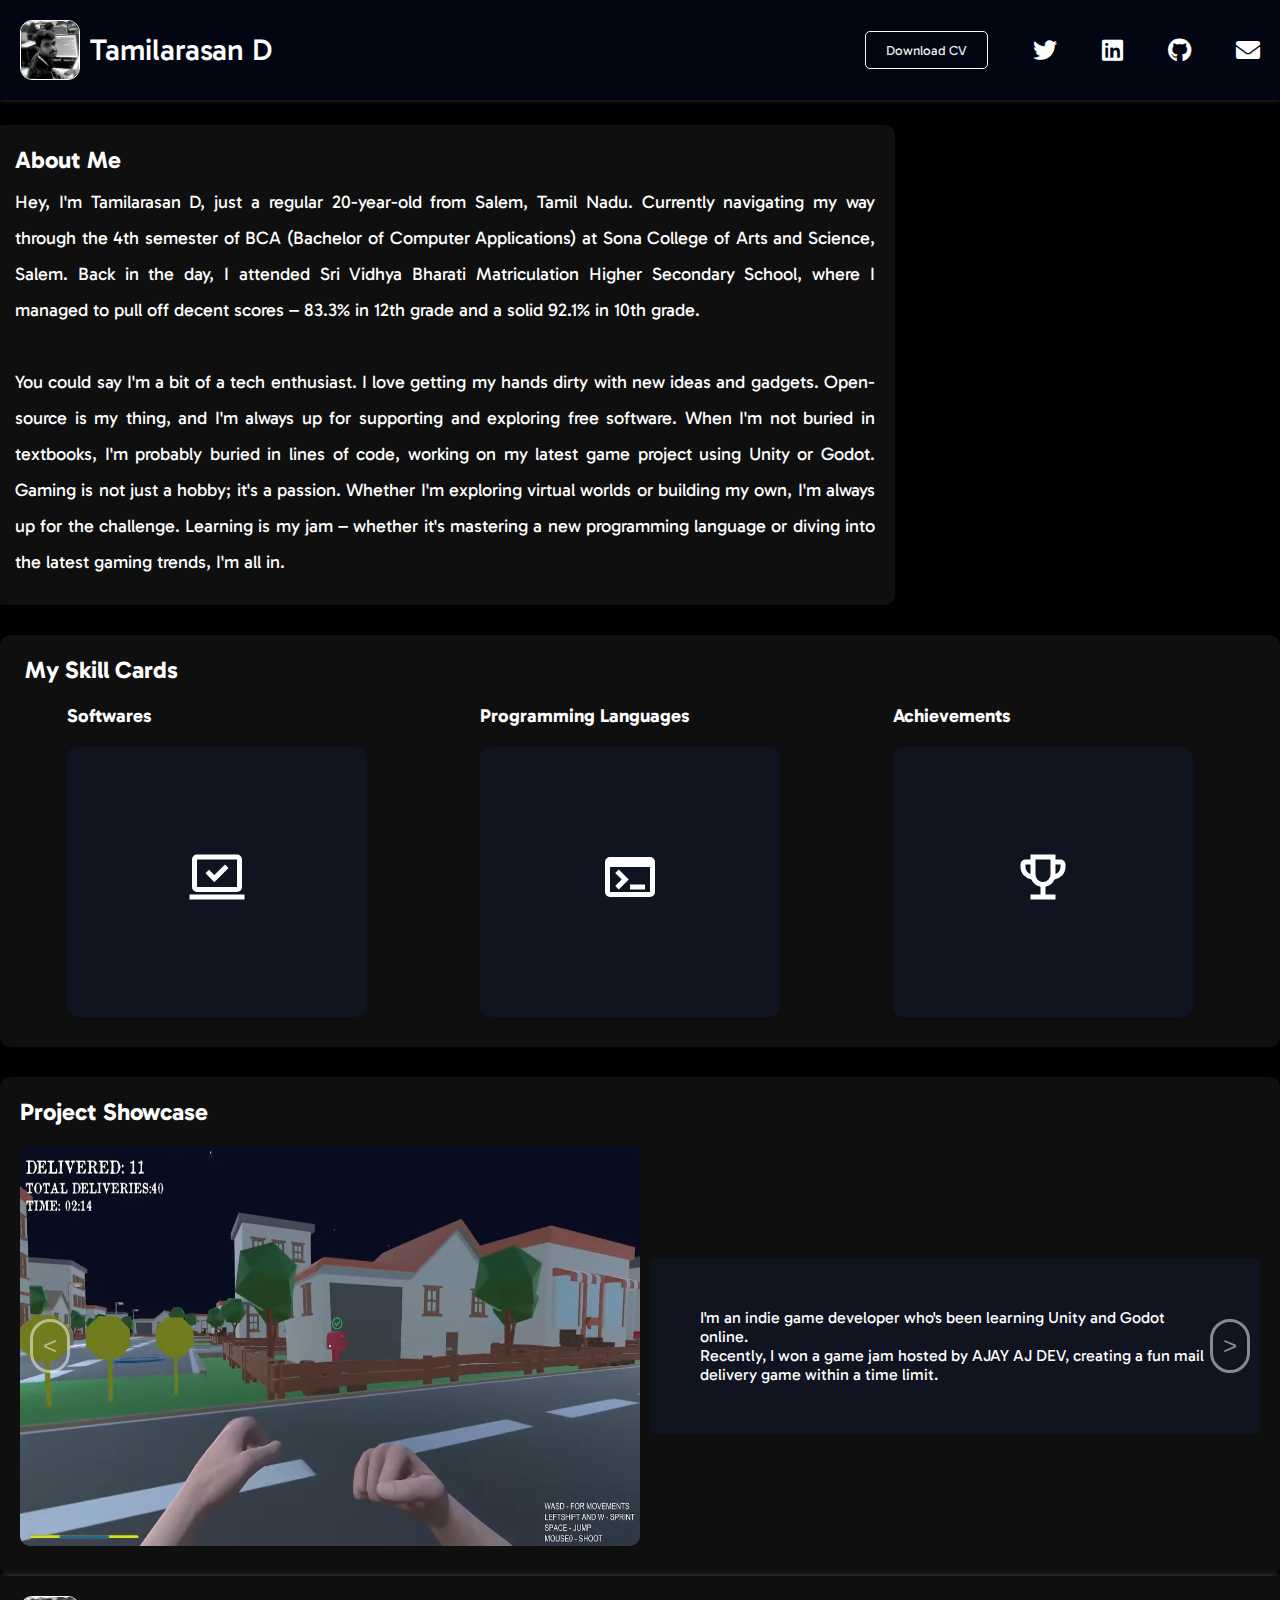
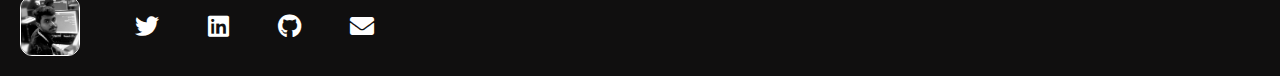
==== commit 4a39bfe9: "Update home.html" ====
--- a/home.html
+++ b/home.html
@@ -1,10 +1,11 @@
+
 <!DOCTYPE html>
 <html lang="en">
 <head>
     <meta charset="UTF-8">
     <meta name="viewport" content="width=device-width, initial-scale=1.0">
     <title>Profile</title>
-    <link rel="stylesheet" href="styles.css">
+    <link rel="stylesheet" href= "homestyle.css">
     <!-- Include Font Awesome -->
     <link rel="stylesheet" href="https://cdnjs.cloudflare.com/ajax/libs/font-awesome/5.15.4/css/all.min.css">
     <!-- Include Gabarito font -->
@@ -14,17 +15,17 @@
 </head>
 <body>
     <div class="container">
-        <img class="profile-picture" src="images/myprofilepic.png" alt="Profile Picture">
+        <img src="images/myprofilepic.png" alt="Profile Picture" class="profile-picture">
         <h1 class="name">Tamilarasan D</h1>
         <div class="icons">
             <button class="containerButton">Download CV</button>
-            <a href="https://twitter.com/tamilarasan12D" class="icon" target="_blank"><i class="fab fa-twitter"></i></a>
+            <a href="https://twitter.com/tamilarasan12D" class="icon" target="_blank" ><i class="fab fa-twitter"></i></a>
             <a href="https://www.linkedin.com/in/tamilarasan-dhanasekaran-382917254?lipi=urn%3Ali%3Apage%3Ad_flagship3_profile_view_base_contact_details%3Brt6wOhN9SXm9Qs96zcic0g%3D%3D" class="icon" target="_blank"><i class="fab fa-linkedin"></i></a>
             <a href="https://github.com/Tamilarasan-12" class="icon" target="_blank"><i class="fab fa-github"></i></a>
-            <a href="mailto:tamilarsan082@gmail.com" class="icon" target="_blank"><i class="fas fa-envelope"></i></a>
-        </div>
-    </div>
-
+            <a href="mailto:tamilarsan082@gmail.com" class="icon" target="_blank" ><i class="fas fa-envelope"></i></a>
+           
+         </div>
+    </div>
     <div class="about-container">
         <h2>About Me</h2>
         <p>Hey, I'm Tamilarasan D, just a regular 20-year-old from Salem, Tamil Nadu. Currently navigating my way through the 4th semester of BCA (Bachelor of Computer Applications) at Sona College of Arts and Science, Salem. Back in the day, I attended Sri Vidhya Bharati Matriculation Higher Secondary School, where I managed to pull off decent scores – 83.3% in 12th grade and a solid 92.1% in 10th grade.<br><br>
@@ -95,36 +96,56 @@
             <div class="skill-card" onclick="toggleSkillDetails(this)">
                 <div class="skill-content">
                     <!-- Replace the image with inline SVG code -->
-                    <svg xmlns="http://www.w3.org/2000/svg" height="24" viewBox="0 -960 960 960" width="24"><path d="M840-160q-33 0-56.5-23.5T760-240v-480q0-33 23.5-56.5T840-800h80q33 0 56.5 23.5T1000-720v480q0 33-23.5 56.5T920-160H840Zm-720-80h640v-400H120v400Zm240-280-104-104 57-56 160 160-160 160 104 104 56-56-160-160Zm160 0v-80h240v80H560Z"/></svg>
-                    <p class="skill-details">
-                        <strong>Some of My Achievements:</strong><br>
-                        - Received a Certificate of Participation for the "Web Development Using PHP & MySQL" workshop conducted by the Department of Computer Applications, Sona College of Technology.<br>
-                        - Secured the 2nd position in the intra-college gaming event "Assassin's Creed – Odyssey" organized by the Computer Society of India, Sona Chapter.<br>
-                        - Completed the "Introduction to Programming in C" online course offered by Duke University on Coursera with a score of 98.3%.</p>
+                    <svg xmlns="http://www.w3.org/2000/svg" height="24" viewBox="0 -960 960 960" width="24"><path d="M280-120v-80h160v-124q-49-11-87.5-41.5T296-442q-75-9-125.5-65.5T120-640v-40q0-33 23.5-56.5T200-760h80v-80h400v80h80q33 0 56.5 23.5T840-680v40q0 76-50.5 132.5T664-442q-18 46-56.5 76.5T520-324v124h160v80H280Zm0-408v-152h-80v40q0 38 22 68.5t58 43.5Zm200 128q50 0 85-35t35-85v-240H360v240q0 50 35 85t85 35Zm200-128q36-13 58-43.5t22-68.5v-40h-80v152Zm-200-52Z"/></svg>
+                    <p class="skill-details"> <b>Academic Presentations:</b> <br>
+                         Presented a paper titled "Gamification in Life" at KSR College of Arts and Science.<br><br>
+                        <b>Innovation Recognition:</b><br>
+                         Recognized as one of the top 30 teams out of 140 teams nationwide at Cognizant Technoverse 2023 for the idea "Automated Health Insurance Claims (AHIC)."<br><br>
+                        <b>Continuous Learning:</b><br>
+                         Completed and received a certificate from ICT Academy for the Learnathon 2022 program.<br>
+                         Achieved certification from Skillathon 2022.<br><br>
+                        <b>Creative Endeavors:</b><br>
+                         Participated in various game jams, showcasing dedication to creativity and game development.</p></p>
                 </div>
             </div>
         </div>
     </div>
 
     <div class="showcase-container">
-        <h2>My Showcase</h2>
+        <h2>Project Showcase</h2>
         <div class="showcase">
+            <button class="arrow left-arrow" onclick="changeSlide(-1)">&lt;</button>
             <div class="showcase-slides">
                 <div class="showcase-slide">
-                    <img class="showcase-image" src="images/showcase1.jpg" alt="Showcase Image 1">
+                    <img src="images/gamejam_deliveryboy.png" alt="Project 1">
+                    <div class="showcase-text">
+                        <p>I'm an indie game developer who's been learning Unity and Godot online.<br> Recently, I won a game jam hosted by AJAY AJ DEV, creating a fun mail <br>delivery game within a time limit.</p>
+                    </div>
                 </div>
                 <div class="showcase-slide">
-                    <img class="showcase-image" src="images/showcase2.jpg" alt="Showcase Image 2">
-                </div>
-                <div class="showcase-slide">
-                    <img class="showcase-image" src="images/showcase3.jpg" alt="Showcase Image 3">
-                </div>
-            </div>
-            <button class="arrow left-arrow">&#10094;</button>
-            <button class="arrow right-arrow">&#10095;</button>
-        </div>
-    </div>
-
+                    <img src="images/technovers.jpg" alt="Project 2">
+                    <div class="showcase-text">
+                        <p>Our team excelled in Cognizant's Technoverse 2023, landing in the top 20 <br>out of 140 teams nationwide. Our project focused on Automated Health Insurance Claims (AHIC), showcasing innovation in healthcare technology.</p>
+                    </div>
+                </div>
+                <!-- Add more slides as needed -->
+            </div>
+            <button class="arrow right-arrow" onclick="changeSlide(1)">&gt;</button>
+        </div>
+    </div>
+
+    <div class="container2">
+        <img src="images/myprofilepic.png" alt="Profile Picture" class="profile-picture">
+        <div class="icons2">
+            <a href="https://twitter.com/tamilarasan12D" class="icon" target="_blank" ><i class="fab fa-twitter"></i></a>
+            <a href="https://www.linkedin.com/in/tamilarasan-dhanasekaran-382917254?lipi=urn%3Ali%3Apage%3Ad_flagship3_profile_view_base_contact_details%3Brt6wOhN9SXm9Qs96zcic0g%3D%3D" class="icon" target="_blank"><i class="fab fa-linkedin"></i></a>
+            <a href="https://github.com/Tamilarasan-12" class="icon" target="_blank"><i class="fab fa-github"></i></a>
+            <a href="mailto:tamilarsan082@gmail.com" class="icon" target="_blank" ><i class="fas fa-envelope"></i></a>
+           
+         </div>
+    </div>
+    
+    
 
     <script>
         // JavaScript
--- a/homestyle.css
+++ b/homestyle.css
@@ -0,0 +1,390 @@
+/* Reset CSS */
+* {
+    margin: 0;
+    padding: 0;
+    box-sizing: border-box;
+}
+
+/* Body Styles */
+body {
+    font-family: "Gabarito", sans-serif;
+    background-color: #000000;
+    color: #fff;
+    overflow: hidden;
+    overflow-y: auto;
+    scrollbar-width: thin;
+    scrollbar-color: rgba(100, 102, 104, 0.5);
+}
+
+
+
+/* SCROLLBAR STYLES */
+
+body::-webkit-scrollbar {
+    width: 8px; /* Width of the scrollbar */
+}
+
+body::-webkit-scrollbar-track {
+    background: rgba(153, 143, 143, 0.1); /* Track color */
+}
+
+body::-webkit-scrollbar-thumb {
+    background-color: rgba(153, 143, 143, 0.1); /* Thumb color */
+    border-radius: 5px; /* Rounded corners */
+}
+
+body::-webkit-scrollbar-thumb:hover {
+    background-color: rgba(100, 102, 104, 0.5); /* Thumb color on hover */
+}
+
+
+
+/* CONTAINER STYLES rgba(153, 143, 143, 0.1);*/
+
+.container {
+    position: relative;
+    display: flex;
+    flex-direction: row;
+    align-items: center;
+    padding: 20px;
+    background-color: rgba(21, 59, 184, 0.1);
+    box-shadow: 0px 0px 5px rgba(117, 114, 114, 0.562);
+    animation: slideFromTop 1s ease forwards;
+}
+
+@keyframes slideFromTop {
+    from {
+        transform: translateY(-100%);
+    }
+    to {
+        transform: translateY(0);
+    }
+}
+
+@keyframes slideFromBottom{
+    from {
+        transform: translateY(100%);
+    }
+    to {
+        transform: translateY(0);
+    }
+}
+
+/* Profile Picture Styles */
+
+.profile-picture {
+    width: 60px;
+    height: 60px;
+    border-radius: 20%;
+    border: 1px solid #fff;
+    margin-right: 10px;
+    transition: width 0.3s, height 0.3s;
+}
+
+.profile-picture.expanded {
+    width: 100px;
+    height: 100px;
+}
+
+/* Name Styles */
+
+.name {
+    font-size: 30px;
+    font-weight: 500;
+    font-family: "Gabarito";
+    margin-right: auto;
+}
+
+/* Icons Styles */
+
+.icons {
+    position: absolute;
+    right: 20px;
+    top: 50%;
+    transform: translateY(-50%);
+    display: flex;
+    align-items: center;
+}
+
+.icon {
+    color: #fff;
+    font-size: 24px;
+    margin-left: 45px;
+    text-decoration: none;
+}
+
+.icon:hover {
+    color: #7e8085;
+}
+
+.containerButton {
+    display: inline-block;
+    font-family: "Gabarito";
+    padding: 10px 20px; /* Increase padding */
+    background-color: transparent; /* Set background color to transparent */
+    color: #f8f8f8f3;
+    text-decoration: none;
+    border: 1px solid #f7faff; /* Add border */
+    border-radius: 5px; /* Rounded border */
+    transition: background-color 0.3s, color 0.3s, transform 0.2s, border-color 0.3s; /* Smooth transitions */
+}
+
+.containerButton:hover {
+    background-color: #7e8085; /* Darker background color on hover */
+    border-color: #7e8085; /* Darker border color on hover */
+    cursor: pointer; /* Change cursor to pointer on hover */
+}
+
+
+/*ABOUT CONTAINER*/
+
+.about-container {
+    position: relative;
+    padding: 20px;
+    padding-left: 20px;
+    margin-top: 25px;
+    margin-left: -5px;
+    background-color: rgba(153, 143, 143, 0.1);
+    border-radius: 10px;
+    height: 480px;
+    width: 900px;
+    animation: slideFromLeft 1s ease forwards;
+}
+
+@keyframes slideFromLeft {
+    from {
+        transform: translateX(-100%);
+    }
+    to {
+        transform: translateX(0);
+    }
+}
+
+
+.about-container h2 {
+    color: #fff;
+    font-size: 24px;
+    margin-bottom: 10px;
+}
+
+.about-container p {
+    color: #fff;
+    font-size: 18px;
+    text-align: justify;
+    line-height: 2;
+}
+
+.about-image {
+    position: absolute;
+    top: 5%;
+    right: -2000px;
+    transform: translateY(-10%);
+    width: 400px;
+    height: 450px;
+    animation: slideFromRight 1s ease forwards, floatAnimation 5s infinite ease-in-out alternate;
+}
+
+@keyframes slideFromRight {
+    from {
+        right: -2000px;
+    }
+    to {
+        right: -440px;
+    }
+}
+
+@keyframes floatAnimation {
+    0% {
+        transform: translateY(0);
+    }
+    50% {
+        transform: translateY(-10px);
+    }
+    100% {
+        transform: translateY(0);
+    }
+}
+
+
+
+/*SKILL CONTAINER*/
+
+.skill-container {
+    position: relative;
+    padding: 20px;
+    padding-bottom: 30px;
+    margin-top: 30px;
+    background-color: rgba(153, 143, 143, 0.1);
+    border-radius: 10px;
+    width: 100%; /* Full width */
+    display: flex; /* Display children horizontally */
+    flex-wrap: wrap; /* Allow wrapping of skill cards */
+    justify-content: space-around; /* Evenly space skill cards */
+    animation: slideFromLeft 1s ease forwards;
+}
+
+.skill-container h2 {
+    color: #fff;
+    font-size: 24px;
+    margin-bottom: 20px; /* Increase margin-bottom for space below the heading */
+    margin-left: 5px; /* Adjust margin to move the heading to the left */
+    width: 100%; /* Make the heading take full width */
+}
+
+.skill-card {
+    background-color: rgba(21, 59, 184, 0.1); /* Background color */
+    padding: 10px; /* Padding around the content */
+    padding-bottom: 100px;
+    padding-top: 50px;
+    border-radius: 10px; /* Rounded corners */
+    box-shadow: 0px 0px 10px rgba(0, 0, 0, 0.1); /* Box shadow for depth */
+    margin-top: 20px; /* Spacing between skill cards */
+    margin-right: 20px; /* Add margin to the right for space between cards */
+    width: calc(50% - 10px); /* Adjust width to fit three cards in a row with spacing */
+    width: 300px; /* Maximum width of the card */
+    height: auto; /* Initial height of the skill card */
+    display: flex;
+    align-items: center;
+    justify-content: center;
+    flex-direction: column; /* Align content vertically */
+    transition: all 1s ease; /* Transition effect */
+    cursor: pointer; /* Change cursor to pointer */
+}
+
+.skill-card:hover {
+    transform: scale(1.05);
+    background-color: rgba(153, 143, 143, 0.1);
+}
+
+.skill-content {
+    display: flex;
+    flex-direction: column;
+    align-items: center;
+    justify-content: center;
+    text-align: center;
+}
+.skill-card svg {
+    fill: #ffffff; /* Color for the SVG icon */
+    width: 60px; /* Adjust SVG width */
+    height: 60px; /* Adjust SVG height */
+    margin-bottom: 10px;
+    margin-top: 50px;
+    align-items: center; /* Spacing below the SVG */
+}
+
+
+.skill-card p {
+    color: #ffffff; /* Text color */
+    font-size: 18px; /* Font size */
+    line-height: 1.5; /* Line height for readability */
+    text-align:left;
+}
+.skill-details {
+    display: none;
+   
+}
+
+/*  skill card details  */
+
+.skill-details.show {
+    display: block;
+}
+
+
+/*SLIDES CONTAINER*/
+
+.showcase-container {
+    position: relative;
+    padding: 20px;
+    padding-bottom: 30px;
+    margin-top: 30px;
+    background-color: rgba(153, 143, 143, 0.1);
+    border-radius: 10px;
+    animation: slideFromLeft 1s ease forwards;
+}
+
+.showcase-container h2 {
+    color: #fff;
+    font-size: 24px;
+    margin-bottom: 20px;
+}
+
+.showcase {
+    position: relative;
+    overflow: hidden;
+}
+
+.arrow {
+    position: absolute;
+    top: 50%;
+    transform: translateY(-50%);
+    background: transparent;
+    border: none;
+    color: #ffffff80;
+    font-size: 24px;
+    cursor: pointer;
+    z-index: 1;
+}
+
+.left-arrow {
+    left: 10px;
+    padding: 10px;
+    border-style: solid;
+    border-radius: 100px;
+}
+.left-arrow :hover{
+    color: #fff;
+}
+
+.right-arrow {
+    right: 10px;
+    padding: 10px;
+    border-style: solid;
+    border-radius: 100px;
+   
+}
+
+
+.showcase-slides {
+    display: flex;
+    transition: transform 0.5s ease;
+}
+
+.showcase-slide {
+    width: 100%; /* One slide visible at a time */
+    flex: 0 0 auto;
+    display: flex;
+    align-items: center;
+    justify-content: space-between;
+}
+
+.showcase-slide img {
+    width: 50%; /* Make images responsive */
+    max-width: 100%; /* Ensure images don't exceed container width */
+    height: 400px;
+    border-radius: 10px;
+    
+}
+
+.showcase-text {
+    width: 50%; /* Set width for the text */
+    padding: 50px;
+    background-color: rgba(21, 59, 184, 0.1);
+    border-radius: 5px;
+    color: #fff;
+    margin-left: 10px; /* Adjust margin */
+}
+
+
+/*END CONTAINER*/
+
+.container2 {
+    position: relative;
+    display: flex;
+    flex-direction: row;
+    align-items: center;
+    padding: 20px;
+    background-color: rgba(153, 143, 143, 0.1);
+    box-shadow: 0px 0px 5px rgba(117, 114, 114, 0.562);
+    animation: slideFromBottom 1s ease forwards;
+}
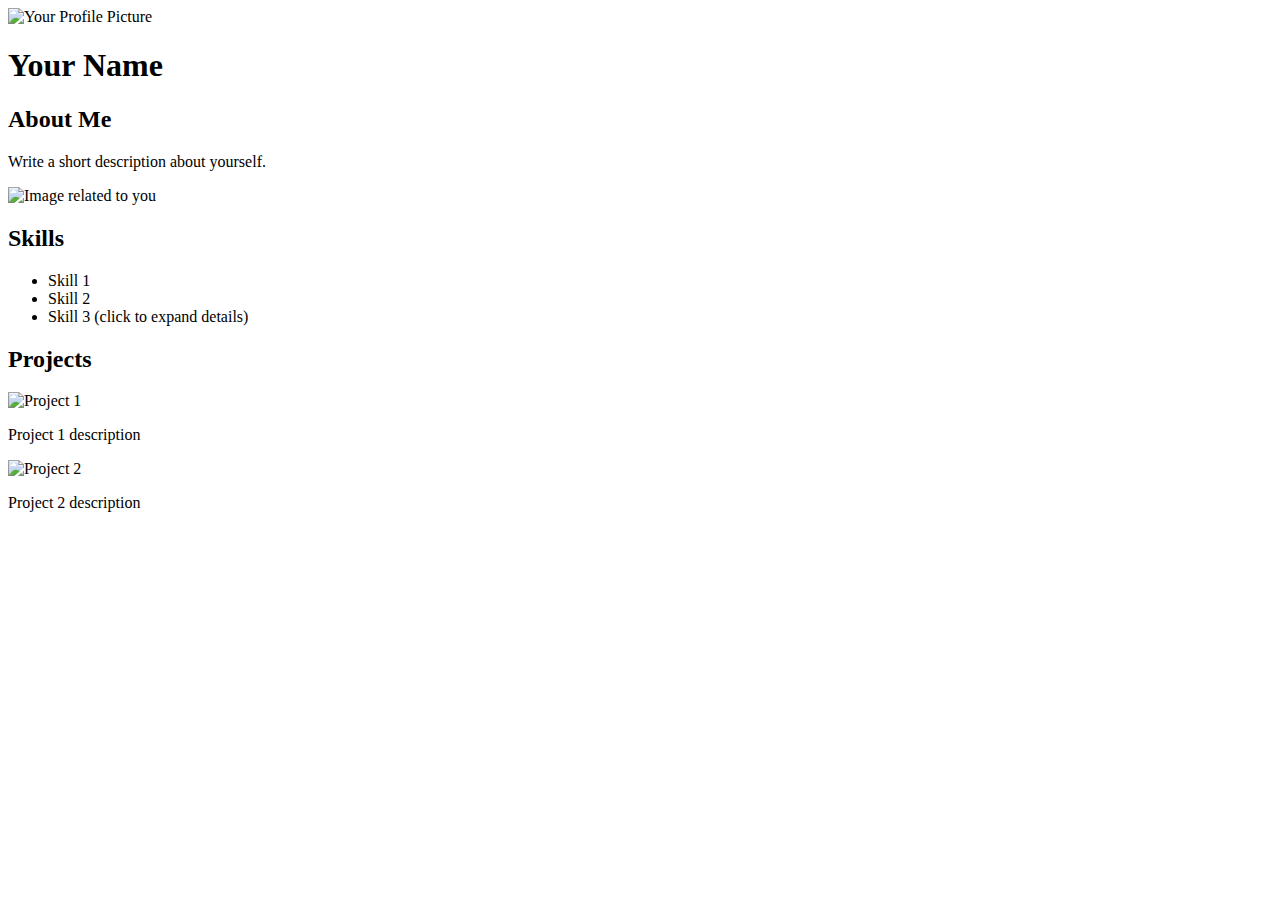
==== commit 0806bf88: "Update home.html" ====
--- a/home.html
+++ b/home.html
@@ -1,204 +1,46 @@
-
 <!DOCTYPE html>
 <html lang="en">
 <head>
-    <meta charset="UTF-8">
-    <meta name="viewport" content="width=device-width, initial-scale=1.0">
-    <title>Profile</title>
-    <link rel="stylesheet" href= "homestyle.css">
-    <!-- Include Font Awesome -->
-    <link rel="stylesheet" href="https://cdnjs.cloudflare.com/ajax/libs/font-awesome/5.15.4/css/all.min.css">
-    <!-- Include Gabarito font -->
-    <link rel="preconnect" href="https://fonts.googleapis.com">
-    <link rel="preconnect" href="https://fonts.gstatic.com" crossorigin>
-    <link href="https://fonts.googleapis.com/css2?family=Gabarito:wght@400..900&display=swap" rel="stylesheet">
-</head>
+  <meta charset="UTF-8">
+  <meta name="viewport" content="width=device-width, initial-scale=1.0">
+  <title>Your Personal Profile</title>
+  <link rel="stylesheet" href="style.css">  </head>
 <body>
-    <div class="container">
-        <img src="images/myprofilepic.png" alt="Profile Picture" class="profile-picture">
-        <h1 class="name">Tamilarasan D</h1>
-        <div class="icons">
-            <button class="containerButton">Download CV</button>
-            <a href="https://twitter.com/tamilarasan12D" class="icon" target="_blank" ><i class="fab fa-twitter"></i></a>
-            <a href="https://www.linkedin.com/in/tamilarasan-dhanasekaran-382917254?lipi=urn%3Ali%3Apage%3Ad_flagship3_profile_view_base_contact_details%3Brt6wOhN9SXm9Qs96zcic0g%3D%3D" class="icon" target="_blank"><i class="fab fa-linkedin"></i></a>
-            <a href="https://github.com/Tamilarasan-12" class="icon" target="_blank"><i class="fab fa-github"></i></a>
-            <a href="mailto:tamilarsan082@gmail.com" class="icon" target="_blank" ><i class="fas fa-envelope"></i></a>
-           
-         </div>
+  <header>
+    <div class="profile-picture-container">
+      <img src="profile-picture.jpg" alt="Your Profile Picture">
     </div>
-    <div class="about-container">
-        <h2>About Me</h2>
-        <p>Hey, I'm Tamilarasan D, just a regular 20-year-old from Salem, Tamil Nadu. Currently navigating my way through the 4th semester of BCA (Bachelor of Computer Applications) at Sona College of Arts and Science, Salem. Back in the day, I attended Sri Vidhya Bharati Matriculation Higher Secondary School, where I managed to pull off decent scores – 83.3% in 12th grade and a solid 92.1% in 10th grade.<br><br>
+    <h1>Your Name</h1>
+  </header>
 
-            You could say I'm a bit of a tech enthusiast. I love getting my hands dirty with new ideas and gadgets. Open-source is my thing, and I'm always up for supporting and exploring free software. When I'm not buried in textbooks, I'm probably buried in lines of code, working on my latest game project using Unity or Godot. Gaming is not just a hobby; it's a passion. Whether I'm exploring virtual worlds or building my own, I'm always up for the challenge. Learning is my jam – whether it's mastering a new programming language or diving into the latest gaming trends, I'm all in.</p>
-        <img src="images/aboutimage.png" alt="About Image" class="about-image">
+  <section class="about-me">
+    <h2>About Me</h2>
+    <p>Write a short description about yourself.</p>
+    <img src="about-me-image.jpg" alt="Image related to you">
+  </section>
+
+  <section class="icons">
+    <a href="#"><i class="fab fa-github"></i></a>
+    <a href="#"><i class="fab fa-twitter"></i></a>
+    <a href="#"><i class="fas fa-envelope"></i></a>
+  </section>
+
+  <section class="skills">
+    <h2>Skills</h2>
+    <ul>
+      <li>Skill 1</li>
+      <li>Skill 2</li>
+      <li>Skill 3 (click to expand details)</li> </ul>
+  </section>
+
+  <section class="projects">
+    <h2>Projects</h2>
+    <div class="project-container">
+      <img src="project1.jpg" alt="Project 1">
+      <p>Project 1 description</p>
     </div>
-
-    <div class="skill-container">
-        <h2>My Skill Cards</h2>
-        <div class="skill-category">
-            <h3>Softwares</h3>
-            <div class="skill-card" onclick="toggleSkillDetails(this)">
-                <div class="skill-content">
-                    <!-- Replace the image with inline SVG code -->
-                    <svg xmlns="http://www.w3.org/2000/svg" height="24" viewBox="0 -960 960 960" width="24"><path d="m437-398 227-226-57-57-170 170-85-85-56 56 141 142ZM40-120v-80h880v80H40Zm120-120q-33 0-56.5-23.5T80-320v-440q0-33 23.5-56.5T160-840h640q33 0 56.5 23.5T880-760v440q0 33-23.5 56.5T800-240H160Zm0-80h640v-440H160v440Zm0 0v-440 440Z"/></svg>
-                        <p class="skill-details">
-                            Office Suites:<br>
-                            - Microsoft Office (Basics)<br>
-                            - LibreOffice (Basics)<br>
-                            - Google Workspace<br><br>
-                            Operating Systems:<br>
-                            - Windows<br>
-                            - Ubuntu Based Distros<br>
-                            - Linux Mint<br><br>
-                            Game Development:<br>
-                            - Unity<br>
-                            - Godot<br><br>
-                            Graphics Editing:<br>
-                            - GIMP (GNU Image Manipulation Program)<br><br>
-                            Pixel Art Creation:<br>
-                            - Aseprite<br><br>
-                            Code Editors:<br>
-                            - Visual Studio Code<br><br>
-                            Version Control:<br>
-                            - GitHub
-                        </p>
-                        
-                </div>
-            </div>
-        </div>
-        <div class="skill-category">
-            <h3>Programming Languages</h3>
-            <div class="skill-card" onclick="toggleSkillDetails(this)">
-                <div class="skill-content">
-                    <!-- Replace the image with inline SVG code -->
-                    <svg xmlns="http://www.w3.org/2000/svg" height="24" viewBox="0 -960 960 960" width="24">
-                        <path d="M160-160q-33 0-56.5-23.5T80-240v-480q0-33 23.5-56.5T160-800h640q33 0 56.5 23.5T880-720v480q0 33-23.5 56.5T800-160H160Zm0-80h640v-400H160v400Zm140-40-56-56 103-104-104-104 57-56 160 160-160 160Zm180 0v-80h240v80H480Z"/></svg>
-                    <p class="skill-details"> 
-                        Core Programming Languages: <br>
-                        - C<br>
-                        - C++<br>
-                        - Java<br><br>
-                        Game Development<br>
-                        - C# (Basic, Unity)<br>
-                        - GDScript (Godot)<br><br>
-                        Web Development:<br>
-                        - Html<br>
-                        - Basics of React JS<br>
-                        - CSS<br><br>
-                        Database Management:<br>
-                        - MySQL</p>
-                </div>
-            </div>
-        </div>
-        <div class="skill-category">
-            <h3>Achievements</h3>
-            <div class="skill-card" onclick="toggleSkillDetails(this)">
-                <div class="skill-content">
-                    <!-- Replace the image with inline SVG code -->
-                    <svg xmlns="http://www.w3.org/2000/svg" height="24" viewBox="0 -960 960 960" width="24"><path d="M280-120v-80h160v-124q-49-11-87.5-41.5T296-442q-75-9-125.5-65.5T120-640v-40q0-33 23.5-56.5T200-760h80v-80h400v80h80q33 0 56.5 23.5T840-680v40q0 76-50.5 132.5T664-442q-18 46-56.5 76.5T520-324v124h160v80H280Zm0-408v-152h-80v40q0 38 22 68.5t58 43.5Zm200 128q50 0 85-35t35-85v-240H360v240q0 50 35 85t85 35Zm200-128q36-13 58-43.5t22-68.5v-40h-80v152Zm-200-52Z"/></svg>
-                    <p class="skill-details"> <b>Academic Presentations:</b> <br>
-                         Presented a paper titled "Gamification in Life" at KSR College of Arts and Science.<br><br>
-                        <b>Innovation Recognition:</b><br>
-                         Recognized as one of the top 30 teams out of 140 teams nationwide at Cognizant Technoverse 2023 for the idea "Automated Health Insurance Claims (AHIC)."<br><br>
-                        <b>Continuous Learning:</b><br>
-                         Completed and received a certificate from ICT Academy for the Learnathon 2022 program.<br>
-                         Achieved certification from Skillathon 2022.<br><br>
-                        <b>Creative Endeavors:</b><br>
-                         Participated in various game jams, showcasing dedication to creativity and game development.</p></p>
-                </div>
-            </div>
-        </div>
+    <div class="project-container">
+      <img src="project2.jpg" alt="Project 2">
+      <p>Project 2 description</p>
     </div>
-
-    <div class="showcase-container">
-        <h2>Project Showcase</h2>
-        <div class="showcase">
-            <button class="arrow left-arrow" onclick="changeSlide(-1)">&lt;</button>
-            <div class="showcase-slides">
-                <div class="showcase-slide">
-                    <img src="images/gamejam_deliveryboy.png" alt="Project 1">
-                    <div class="showcase-text">
-                        <p>I'm an indie game developer who's been learning Unity and Godot online.<br> Recently, I won a game jam hosted by AJAY AJ DEV, creating a fun mail <br>delivery game within a time limit.</p>
-                    </div>
-                </div>
-                <div class="showcase-slide">
-                    <img src="images/technovers.jpg" alt="Project 2">
-                    <div class="showcase-text">
-                        <p>Our team excelled in Cognizant's Technoverse 2023, landing in the top 20 <br>out of 140 teams nationwide. Our project focused on Automated Health Insurance Claims (AHIC), showcasing innovation in healthcare technology.</p>
-                    </div>
-                </div>
-                <!-- Add more slides as needed -->
-            </div>
-            <button class="arrow right-arrow" onclick="changeSlide(1)">&gt;</button>
-        </div>
-    </div>
-
-    <div class="container2">
-        <img src="images/myprofilepic.png" alt="Profile Picture" class="profile-picture">
-        <div class="icons2">
-            <a href="https://twitter.com/tamilarasan12D" class="icon" target="_blank" ><i class="fab fa-twitter"></i></a>
-            <a href="https://www.linkedin.com/in/tamilarasan-dhanasekaran-382917254?lipi=urn%3Ali%3Apage%3Ad_flagship3_profile_view_base_contact_details%3Brt6wOhN9SXm9Qs96zcic0g%3D%3D" class="icon" target="_blank"><i class="fab fa-linkedin"></i></a>
-            <a href="https://github.com/Tamilarasan-12" class="icon" target="_blank"><i class="fab fa-github"></i></a>
-            <a href="mailto:tamilarsan082@gmail.com" class="icon" target="_blank" ><i class="fas fa-envelope"></i></a>
-           
-         </div>
-    </div>
-    
-    
-
-    <script>
-        // JavaScript
-        document.addEventListener('DOMContentLoaded', function() {
-            const profilePicture = document.querySelector('.profile-picture');
-
-            profilePicture.addEventListener('click', function() {
-                this.classList.toggle('expanded');
-            });
-        });
-
-        function toggleSkillDetails(skillCard) {
-    var skillDetails = skillCard.querySelector('.skill-details');
-    var svgIcon = skillCard.querySelector('svg');
-
-    // Toggle the visibility of the skill details paragraph
-    skillDetails.classList.toggle('show');
-
-    // Toggle the visibility of the SVG icon based on the visibility of the skill details paragraph
-    if (skillDetails.classList.contains('show')) {
-        svgIcon.style.display = 'none'; // Hide the SVG icon
-    } else {
-        svgIcon.style.display = 'block'; // Show the SVG icon
-    }
-    if (skillDetails.classList.contains('show')) {
-                var skillDetailsHeight = skillDetails.offsetHeight;
-                skillCardContainer.style.height = skillDetailsHeight + skillCardContent.offsetTop + 'px';
-            } else {
-                skillCardContainer.style.height = 'auto';
-            }
-    }
-
-
-    let currentIndex = 0;
-const slides = document.querySelectorAll('.showcase-slide');
-
-function changeSlide(direction) {
-    const numSlides = slides.length;
-    currentIndex = (currentIndex + direction + numSlides) % numSlides;
-    const offset = -currentIndex * 100;
-    document.querySelector('.showcase-slides').style.transform = `translateX(${offset}%)`;
-}
-
-
-
-    
-
-
-      
-
-
-    </script>
-
-
-</body>
-</html>
+  </section>
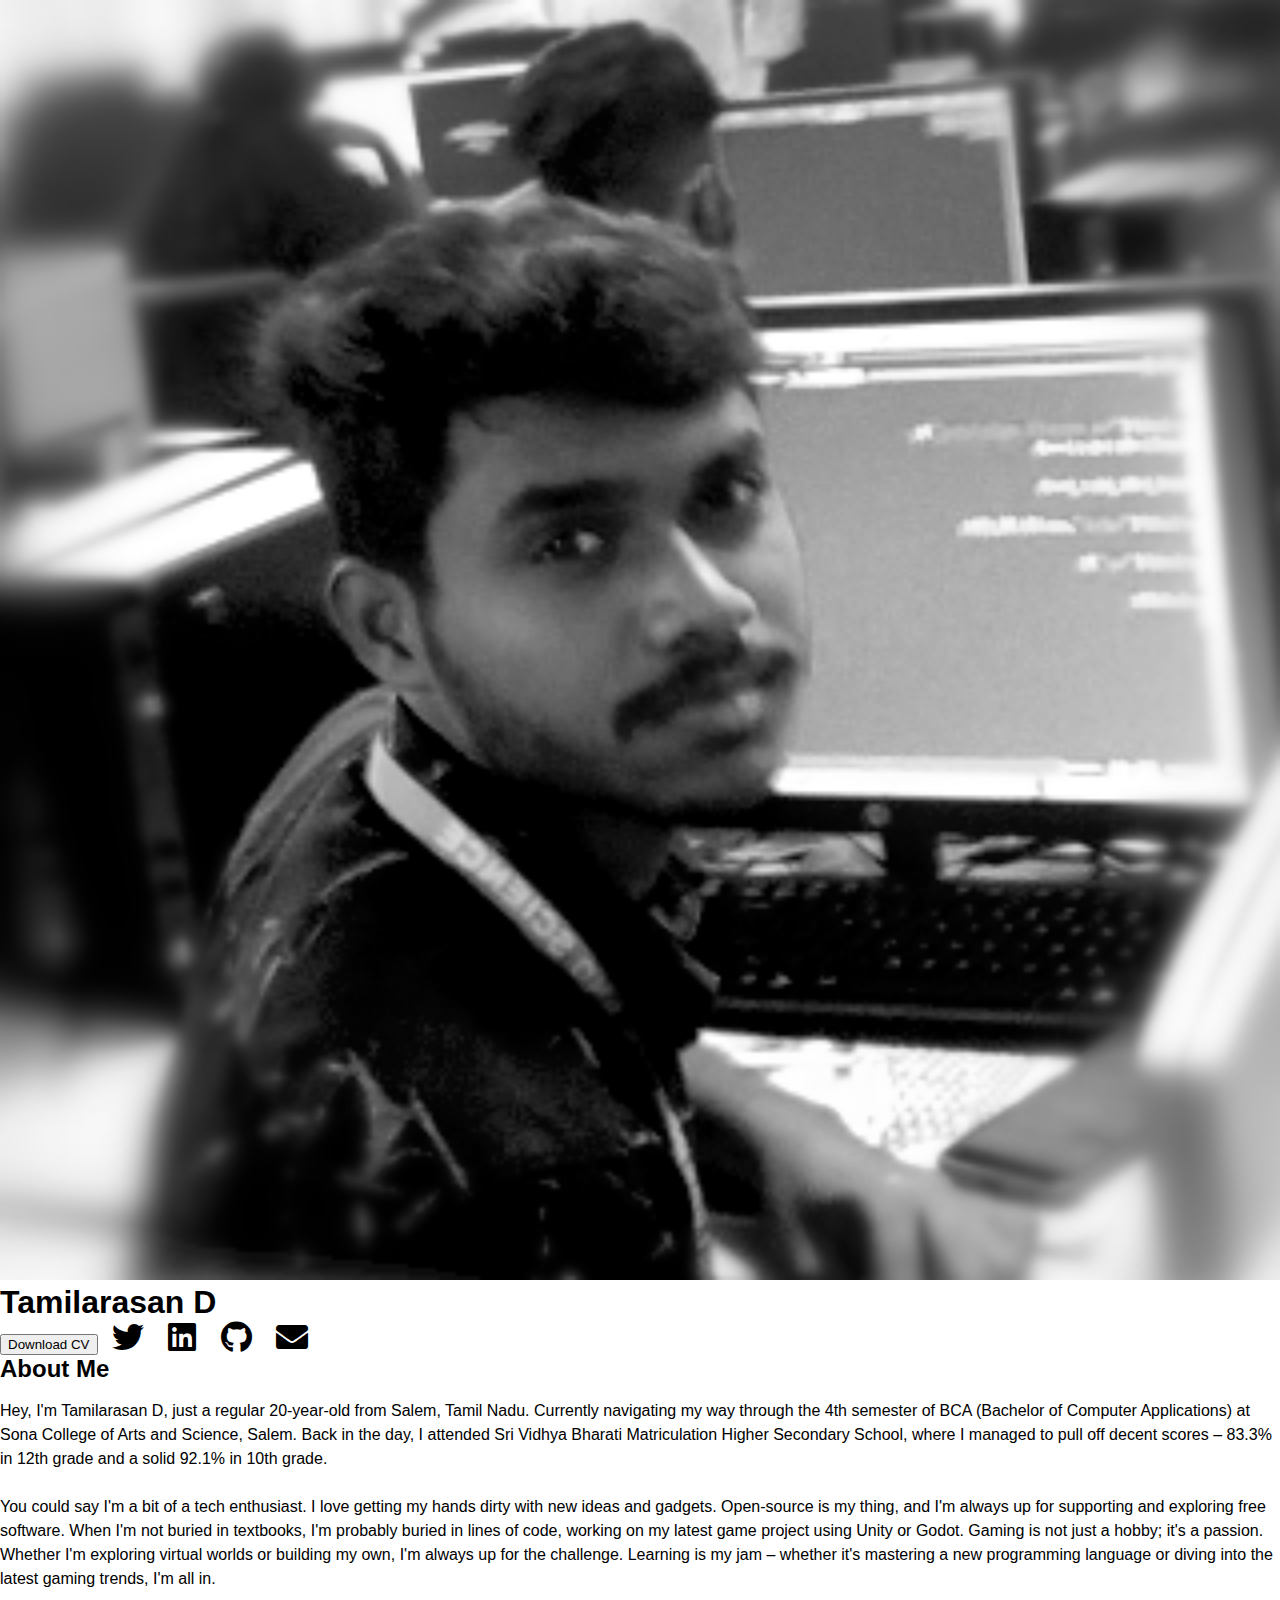
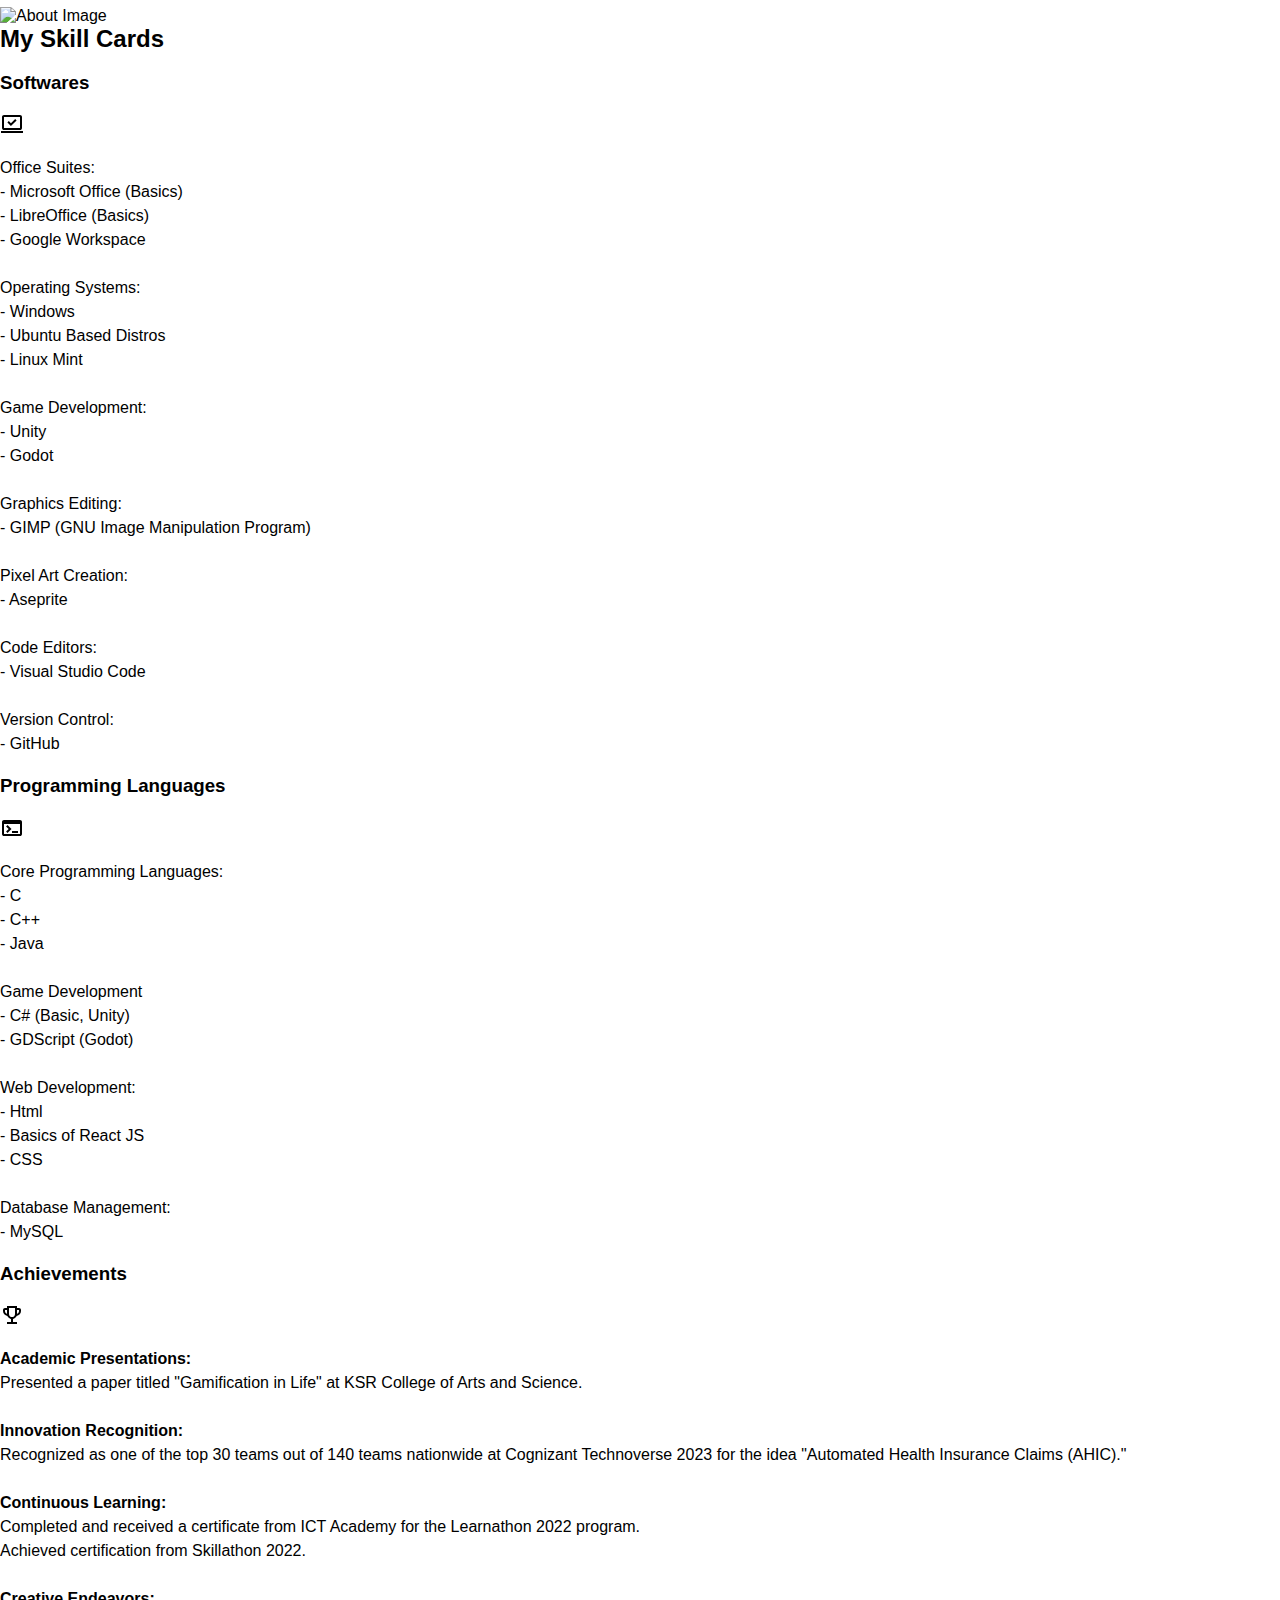
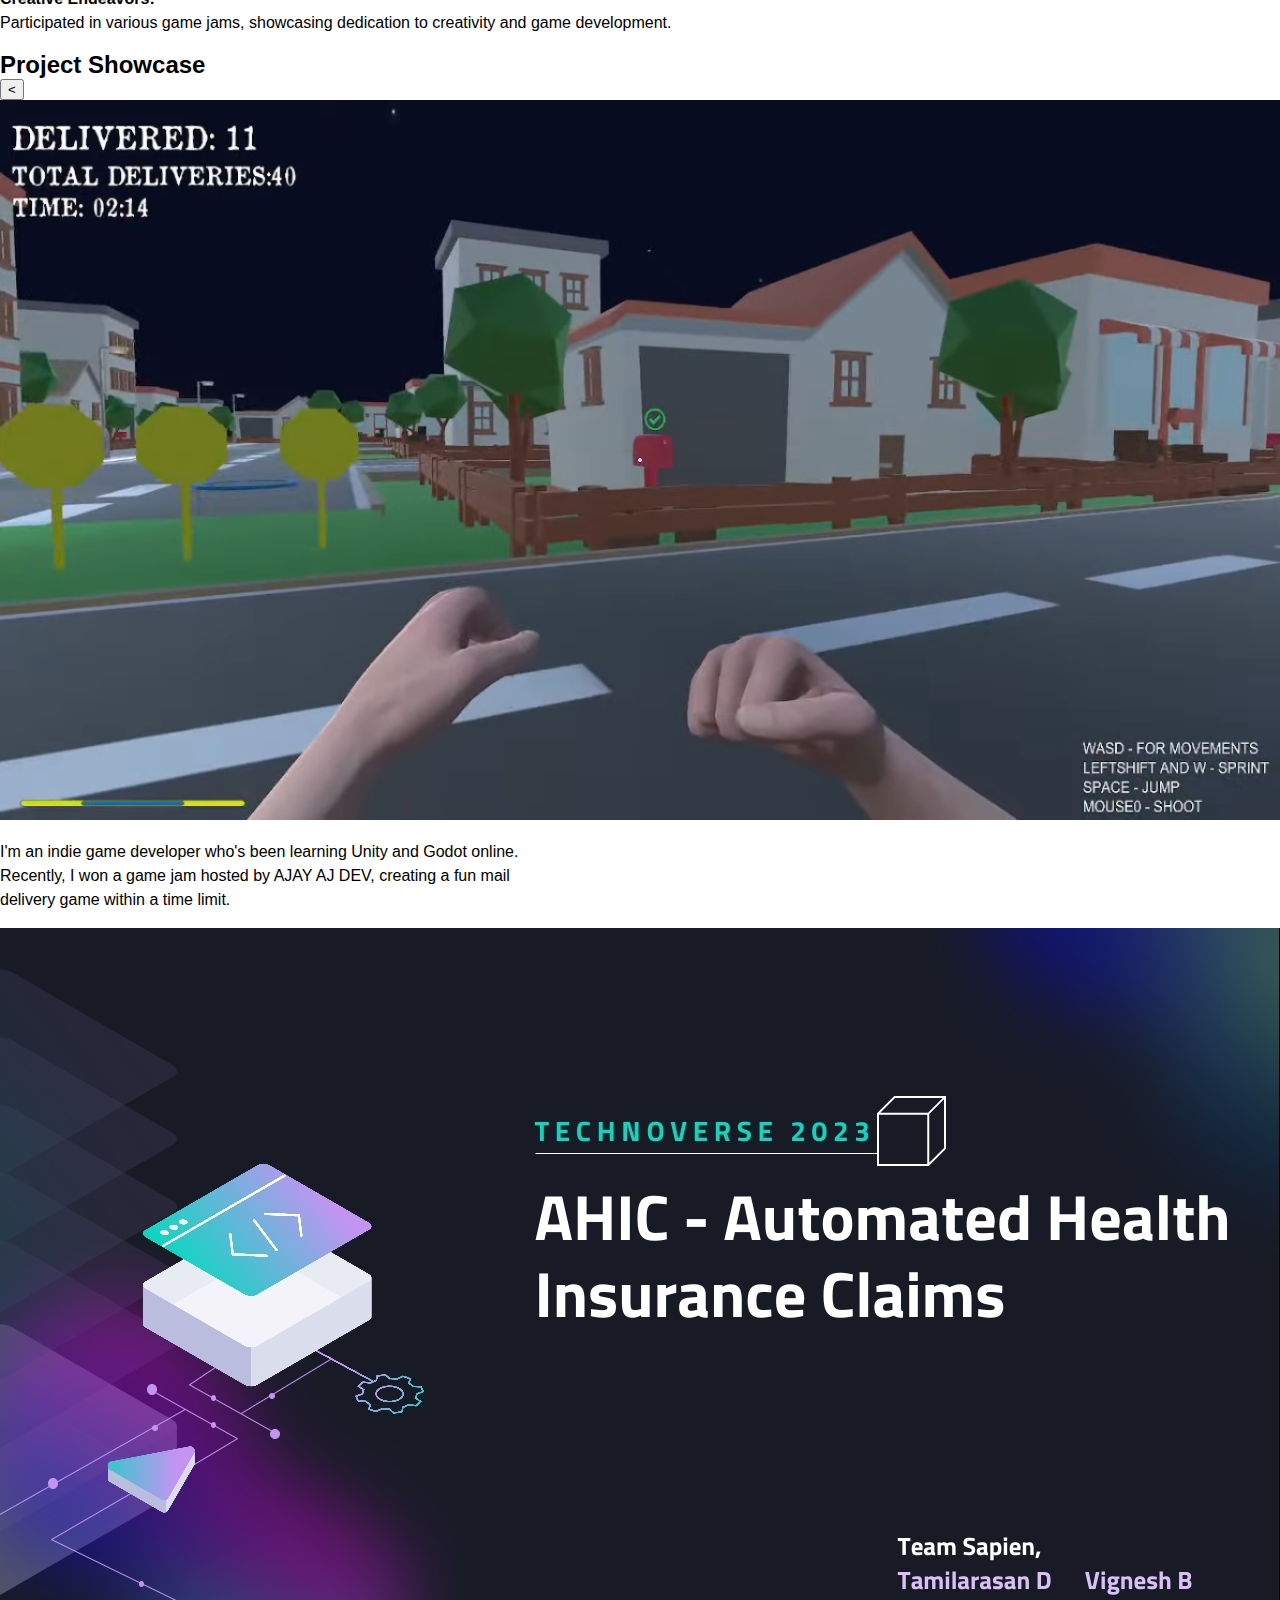
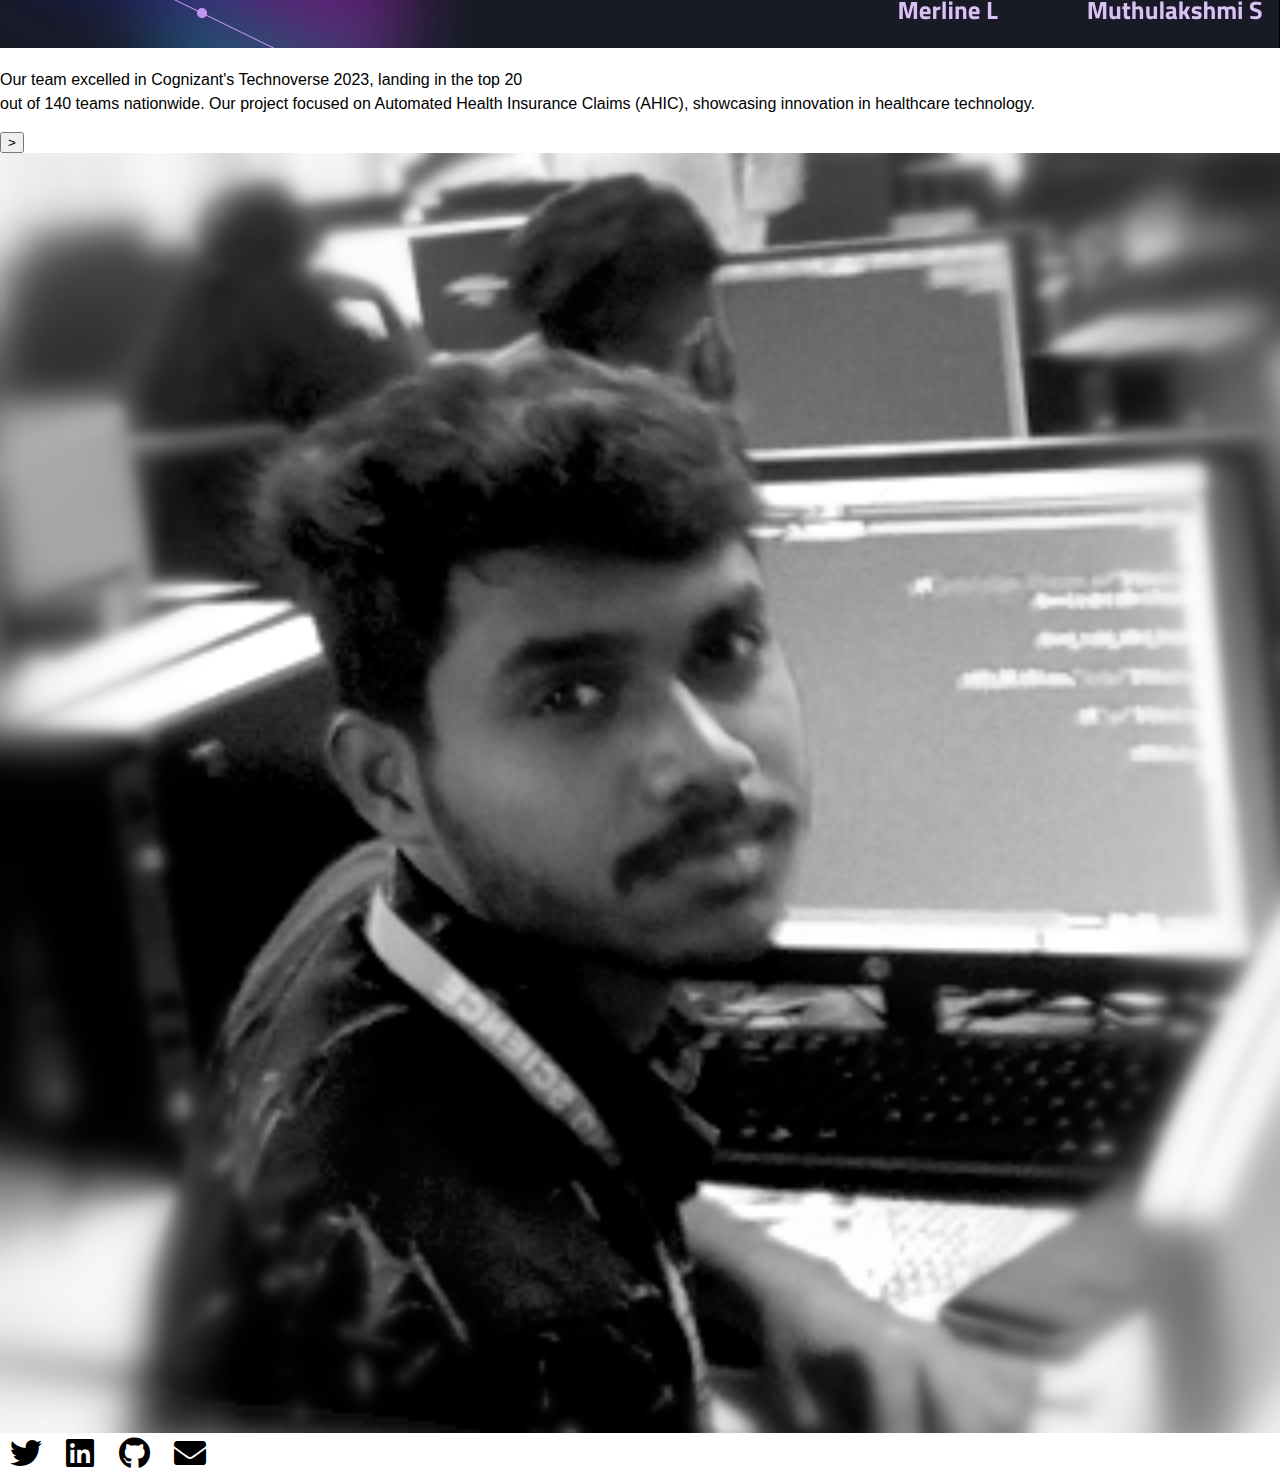
==== commit 00034191: "Update home.html" ====
--- a/home.html
+++ b/home.html
@@ -1,46 +1,205 @@
+
+
 <!DOCTYPE html>
 <html lang="en">
 <head>
-  <meta charset="UTF-8">
-  <meta name="viewport" content="width=device-width, initial-scale=1.0">
-  <title>Your Personal Profile</title>
-  <link rel="stylesheet" href="style.css">  </head>
+    <meta charset="UTF-8">
+    <meta name="viewport" content="width=device-width, initial-scale=1.0">
+    <title>Profile</title>
+    <link rel="stylesheet" href= "homestyle.css">
+    <!-- Include Font Awesome -->
+    <link rel="stylesheet" href="https://cdnjs.cloudflare.com/ajax/libs/font-awesome/5.15.4/css/all.min.css">
+    <!-- Include Gabarito font -->
+    <link rel="preconnect" href="https://fonts.googleapis.com">
+    <link rel="preconnect" href="https://fonts.gstatic.com" crossorigin>
+    <link href="https://fonts.googleapis.com/css2?family=Gabarito:wght@400..900&display=swap" rel="stylesheet">
+</head>
 <body>
-  <header>
-    <div class="profile-picture-container">
-      <img src="profile-picture.jpg" alt="Your Profile Picture">
-    </div>
-    <h1>Your Name</h1>
-  </header>
-
-  <section class="about-me">
-    <h2>About Me</h2>
-    <p>Write a short description about yourself.</p>
-    <img src="about-me-image.jpg" alt="Image related to you">
-  </section>
-
-  <section class="icons">
-    <a href="#"><i class="fab fa-github"></i></a>
-    <a href="#"><i class="fab fa-twitter"></i></a>
-    <a href="#"><i class="fas fa-envelope"></i></a>
-  </section>
-
-  <section class="skills">
-    <h2>Skills</h2>
-    <ul>
-      <li>Skill 1</li>
-      <li>Skill 2</li>
-      <li>Skill 3 (click to expand details)</li> </ul>
-  </section>
-
-  <section class="projects">
-    <h2>Projects</h2>
-    <div class="project-container">
-      <img src="project1.jpg" alt="Project 1">
-      <p>Project 1 description</p>
-    </div>
-    <div class="project-container">
-      <img src="project2.jpg" alt="Project 2">
-      <p>Project 2 description</p>
-    </div>
-  </section>
+    <div class="container">
+        <img src="images/myprofilepic.png" alt="Profile Picture" class="profile-picture">
+        <h1 class="name">Tamilarasan D</h1>
+        <div class="icons">
+            <button class="containerButton">Download CV</button>
+            <a href="https://twitter.com/tamilarasan12D" class="icon" target="_blank" ><i class="fab fa-twitter"></i></a>
+            <a href="https://www.linkedin.com/in/tamilarasan-dhanasekaran-382917254?lipi=urn%3Ali%3Apage%3Ad_flagship3_profile_view_base_contact_details%3Brt6wOhN9SXm9Qs96zcic0g%3D%3D" class="icon" target="_blank"><i class="fab fa-linkedin"></i></a>
+            <a href="https://github.com/Tamilarasan-12" class="icon" target="_blank"><i class="fab fa-github"></i></a>
+            <a href="mailto:tamilarsan082@gmail.com" class="icon" target="_blank" ><i class="fas fa-envelope"></i></a>
+           
+         </div>
+    </div>
+    <div class="about-container">
+        <h2>About Me</h2>
+        <p>Hey, I'm Tamilarasan D, just a regular 20-year-old from Salem, Tamil Nadu. Currently navigating my way through the 4th semester of BCA (Bachelor of Computer Applications) at Sona College of Arts and Science, Salem. Back in the day, I attended Sri Vidhya Bharati Matriculation Higher Secondary School, where I managed to pull off decent scores – 83.3% in 12th grade and a solid 92.1% in 10th grade.<br><br>
+
+            You could say I'm a bit of a tech enthusiast. I love getting my hands dirty with new ideas and gadgets. Open-source is my thing, and I'm always up for supporting and exploring free software. When I'm not buried in textbooks, I'm probably buried in lines of code, working on my latest game project using Unity or Godot. Gaming is not just a hobby; it's a passion. Whether I'm exploring virtual worlds or building my own, I'm always up for the challenge. Learning is my jam – whether it's mastering a new programming language or diving into the latest gaming trends, I'm all in.</p>
+        <img src="images/aboutimage.png" alt="About Image" class="about-image">
+    </div>
+
+    <div class="skill-container">
+        <h2>My Skill Cards</h2>
+        <div class="skill-category">
+            <h3>Softwares</h3>
+            <div class="skill-card" onclick="toggleSkillDetails(this)">
+                <div class="skill-content">
+                    <!-- Replace the image with inline SVG code -->
+                    <svg xmlns="http://www.w3.org/2000/svg" height="24" viewBox="0 -960 960 960" width="24"><path d="m437-398 227-226-57-57-170 170-85-85-56 56 141 142ZM40-120v-80h880v80H40Zm120-120q-33 0-56.5-23.5T80-320v-440q0-33 23.5-56.5T160-840h640q33 0 56.5 23.5T880-760v440q0 33-23.5 56.5T800-240H160Zm0-80h640v-440H160v440Zm0 0v-440 440Z"/></svg>
+                        <p class="skill-details">
+                            Office Suites:<br>
+                            - Microsoft Office (Basics)<br>
+                            - LibreOffice (Basics)<br>
+                            - Google Workspace<br><br>
+                            Operating Systems:<br>
+                            - Windows<br>
+                            - Ubuntu Based Distros<br>
+                            - Linux Mint<br><br>
+                            Game Development:<br>
+                            - Unity<br>
+                            - Godot<br><br>
+                            Graphics Editing:<br>
+                            - GIMP (GNU Image Manipulation Program)<br><br>
+                            Pixel Art Creation:<br>
+                            - Aseprite<br><br>
+                            Code Editors:<br>
+                            - Visual Studio Code<br><br>
+                            Version Control:<br>
+                            - GitHub
+                        </p>
+                        
+                </div>
+            </div>
+        </div>
+        <div class="skill-category">
+            <h3>Programming Languages</h3>
+            <div class="skill-card" onclick="toggleSkillDetails(this)">
+                <div class="skill-content">
+                    <!-- Replace the image with inline SVG code -->
+                    <svg xmlns="http://www.w3.org/2000/svg" height="24" viewBox="0 -960 960 960" width="24">
+                        <path d="M160-160q-33 0-56.5-23.5T80-240v-480q0-33 23.5-56.5T160-800h640q33 0 56.5 23.5T880-720v480q0 33-23.5 56.5T800-160H160Zm0-80h640v-400H160v400Zm140-40-56-56 103-104-104-104 57-56 160 160-160 160Zm180 0v-80h240v80H480Z"/></svg>
+                    <p class="skill-details"> 
+                        Core Programming Languages: <br>
+                        - C<br>
+                        - C++<br>
+                        - Java<br><br>
+                        Game Development<br>
+                        - C# (Basic, Unity)<br>
+                        - GDScript (Godot)<br><br>
+                        Web Development:<br>
+                        - Html<br>
+                        - Basics of React JS<br>
+                        - CSS<br><br>
+                        Database Management:<br>
+                        - MySQL</p>
+                </div>
+            </div>
+        </div>
+        <div class="skill-category">
+            <h3>Achievements</h3>
+            <div class="skill-card" onclick="toggleSkillDetails(this)">
+                <div class="skill-content">
+                    <!-- Replace the image with inline SVG code -->
+                    <svg xmlns="http://www.w3.org/2000/svg" height="24" viewBox="0 -960 960 960" width="24"><path d="M280-120v-80h160v-124q-49-11-87.5-41.5T296-442q-75-9-125.5-65.5T120-640v-40q0-33 23.5-56.5T200-760h80v-80h400v80h80q33 0 56.5 23.5T840-680v40q0 76-50.5 132.5T664-442q-18 46-56.5 76.5T520-324v124h160v80H280Zm0-408v-152h-80v40q0 38 22 68.5t58 43.5Zm200 128q50 0 85-35t35-85v-240H360v240q0 50 35 85t85 35Zm200-128q36-13 58-43.5t22-68.5v-40h-80v152Zm-200-52Z"/></svg>
+                    <p class="skill-details"> <b>Academic Presentations:</b> <br>
+                         Presented a paper titled "Gamification in Life" at KSR College of Arts and Science.<br><br>
+                        <b>Innovation Recognition:</b><br>
+                         Recognized as one of the top 30 teams out of 140 teams nationwide at Cognizant Technoverse 2023 for the idea "Automated Health Insurance Claims (AHIC)."<br><br>
+                        <b>Continuous Learning:</b><br>
+                         Completed and received a certificate from ICT Academy for the Learnathon 2022 program.<br>
+                         Achieved certification from Skillathon 2022.<br><br>
+                        <b>Creative Endeavors:</b><br>
+                         Participated in various game jams, showcasing dedication to creativity and game development.</p></p>
+                </div>
+            </div>
+        </div>
+    </div>
+
+    <div class="showcase-container">
+        <h2>Project Showcase</h2>
+        <div class="showcase">
+            <button class="arrow left-arrow" onclick="changeSlide(-1)">&lt;</button>
+            <div class="showcase-slides">
+                <div class="showcase-slide">
+                    <img src="images/gamejam_deliveryboy.png" alt="Project 1">
+                    <div class="showcase-text">
+                        <p>I'm an indie game developer who's been learning Unity and Godot online.<br> Recently, I won a game jam hosted by AJAY AJ DEV, creating a fun mail <br>delivery game within a time limit.</p>
+                    </div>
+                </div>
+                <div class="showcase-slide">
+                    <img src="images/technovers.jpg" alt="Project 2">
+                    <div class="showcase-text">
+                        <p>Our team excelled in Cognizant's Technoverse 2023, landing in the top 20 <br>out of 140 teams nationwide. Our project focused on Automated Health Insurance Claims (AHIC), showcasing innovation in healthcare technology.</p>
+                    </div>
+                </div>
+                <!-- Add more slides as needed -->
+            </div>
+            <button class="arrow right-arrow" onclick="changeSlide(1)">&gt;</button>
+        </div>
+    </div>
+
+    <div class="container2">
+        <img src="images/myprofilepic.png" alt="Profile Picture" class="profile-picture">
+        <div class="icons2">
+            <a href="https://twitter.com/tamilarasan12D" class="icon" target="_blank" ><i class="fab fa-twitter"></i></a>
+            <a href="https://www.linkedin.com/in/tamilarasan-dhanasekaran-382917254?lipi=urn%3Ali%3Apage%3Ad_flagship3_profile_view_base_contact_details%3Brt6wOhN9SXm9Qs96zcic0g%3D%3D" class="icon" target="_blank"><i class="fab fa-linkedin"></i></a>
+            <a href="https://github.com/Tamilarasan-12" class="icon" target="_blank"><i class="fab fa-github"></i></a>
+            <a href="mailto:tamilarsan082@gmail.com" class="icon" target="_blank" ><i class="fas fa-envelope"></i></a>
+           
+         </div>
+    </div>
+    
+    
+
+    <script>
+        // JavaScript
+        document.addEventListener('DOMContentLoaded', function() {
+            const profilePicture = document.querySelector('.profile-picture');
+
+            profilePicture.addEventListener('click', function() {
+                this.classList.toggle('expanded');
+            });
+        });
+
+        function toggleSkillDetails(skillCard) {
+    var skillDetails = skillCard.querySelector('.skill-details');
+    var svgIcon = skillCard.querySelector('svg');
+
+    // Toggle the visibility of the skill details paragraph
+    skillDetails.classList.toggle('show');
+
+    // Toggle the visibility of the SVG icon based on the visibility of the skill details paragraph
+    if (skillDetails.classList.contains('show')) {
+        svgIcon.style.display = 'none'; // Hide the SVG icon
+    } else {
+        svgIcon.style.display = 'block'; // Show the SVG icon
+    }
+    if (skillDetails.classList.contains('show')) {
+                var skillDetailsHeight = skillDetails.offsetHeight;
+                skillCardContainer.style.height = skillDetailsHeight + skillCardContent.offsetTop + 'px';
+            } else {
+                skillCardContainer.style.height = 'auto';
+            }
+    }
+
+
+    let currentIndex = 0;
+const slides = document.querySelectorAll('.showcase-slide');
+
+function changeSlide(direction) {
+    const numSlides = slides.length;
+    currentIndex = (currentIndex + direction + numSlides) % numSlides;
+    const offset = -currentIndex * 100;
+    document.querySelector('.showcase-slides').style.transform = `translateX(${offset}%)`;
+}
+
+
+
+    
+
+
+      
+
+
+    </script>
+
+
+</body>
+</html>
--- a/homestyle.css
+++ b/homestyle.css
@@ -0,0 +1,87 @@
+/* Default styles for all screens */
+body {
+  font-family: sans-serif;
+  margin: 0;
+  padding: 0;
+}
+
+header,
+section {
+  padding: 20px;
+  display: flex;
+  flex-wrap: wrap; /* Allow elements to wrap on smaller screens */
+}
+
+.profile-picture-container,
+.about-me img {
+  width: 200px;
+  margin-right: 20px;
+}
+
+.icons {
+  justify-content: flex-end; /* Align icons to the right */
+  margin-top: auto; /* Move icons to bottom on larger screens */
+}
+
+.skills ul {
+  list-style: none;
+  margin: 0;
+  padding: 0;
+}
+
+.project-container {
+  width: 50%;
+  float: left; /* Change to display: flex; for horizontal layout */
+  margin-bottom: 20px;
+}
+
+img {
+  width: 100%;  /* Make images responsive */
+}
+
+h1,
+h2 {
+  margin: 0;
+}
+
+a {
+  color: inherit;
+  text-decoration: none;
+}
+
+i {
+  font-size: 2em;
+  margin: 0 10px;
+}
+
+p {
+  line-height: 1.5;
+}
+
+/* Mobile Styles (screen size less than 768px) */
+@media only screen and (max-width: 768px) {
+  header,
+  section {
+    flex-direction: column; /* Stack elements vertically */
+  }
+
+  .profile-picture-container,
+  .about-me img {
+    width: 100%; /* Make images responsive */
+    margin: 0 auto 20px; /* Center images */
+  }
+
+  .icons {
+    justify-content: center; /* Center icons horizontally */
+    margin-top: 0; /* Align icons to top */
+  }
+
+  .skills ul {
+    margin-top: 20px;
+  }
+
+  .project-container {
+    width: 100%; /* Make projects full width */
+    float: none; /* Remove float for flex layout */
+  }
+}
